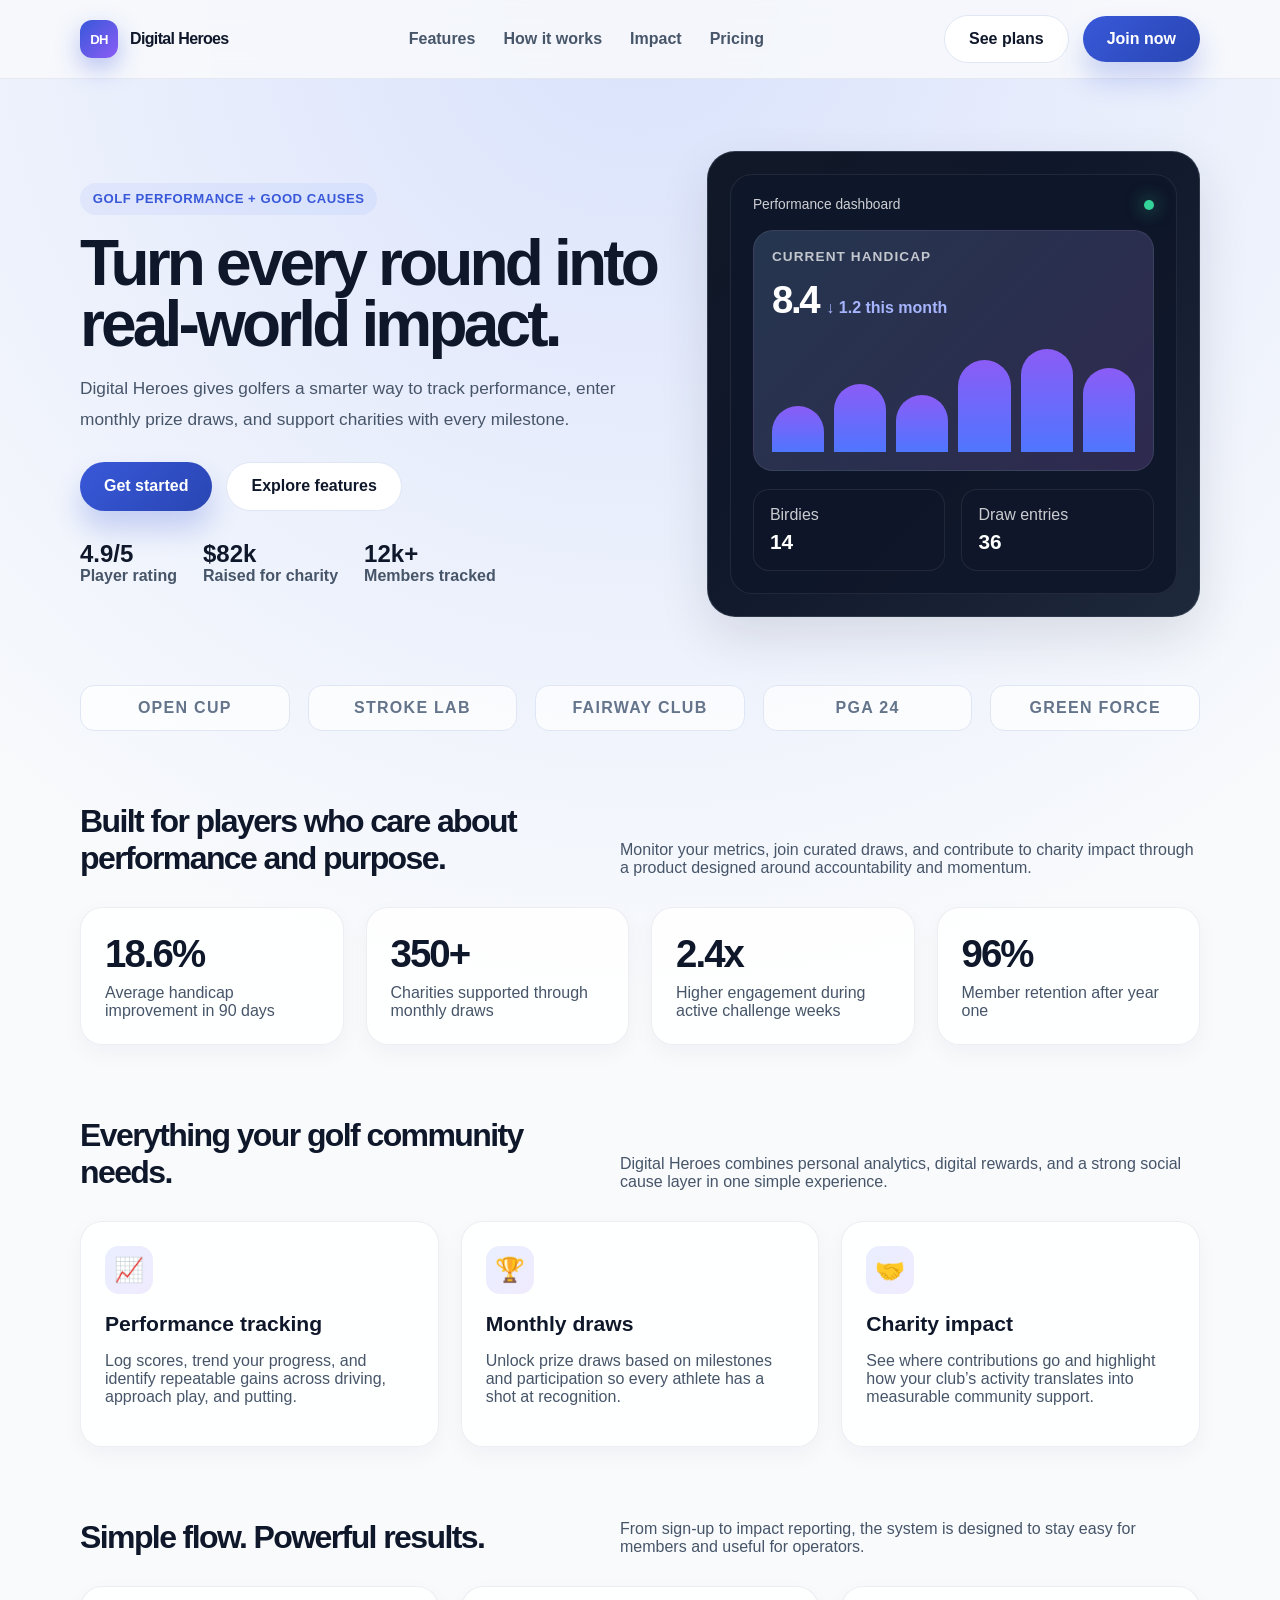
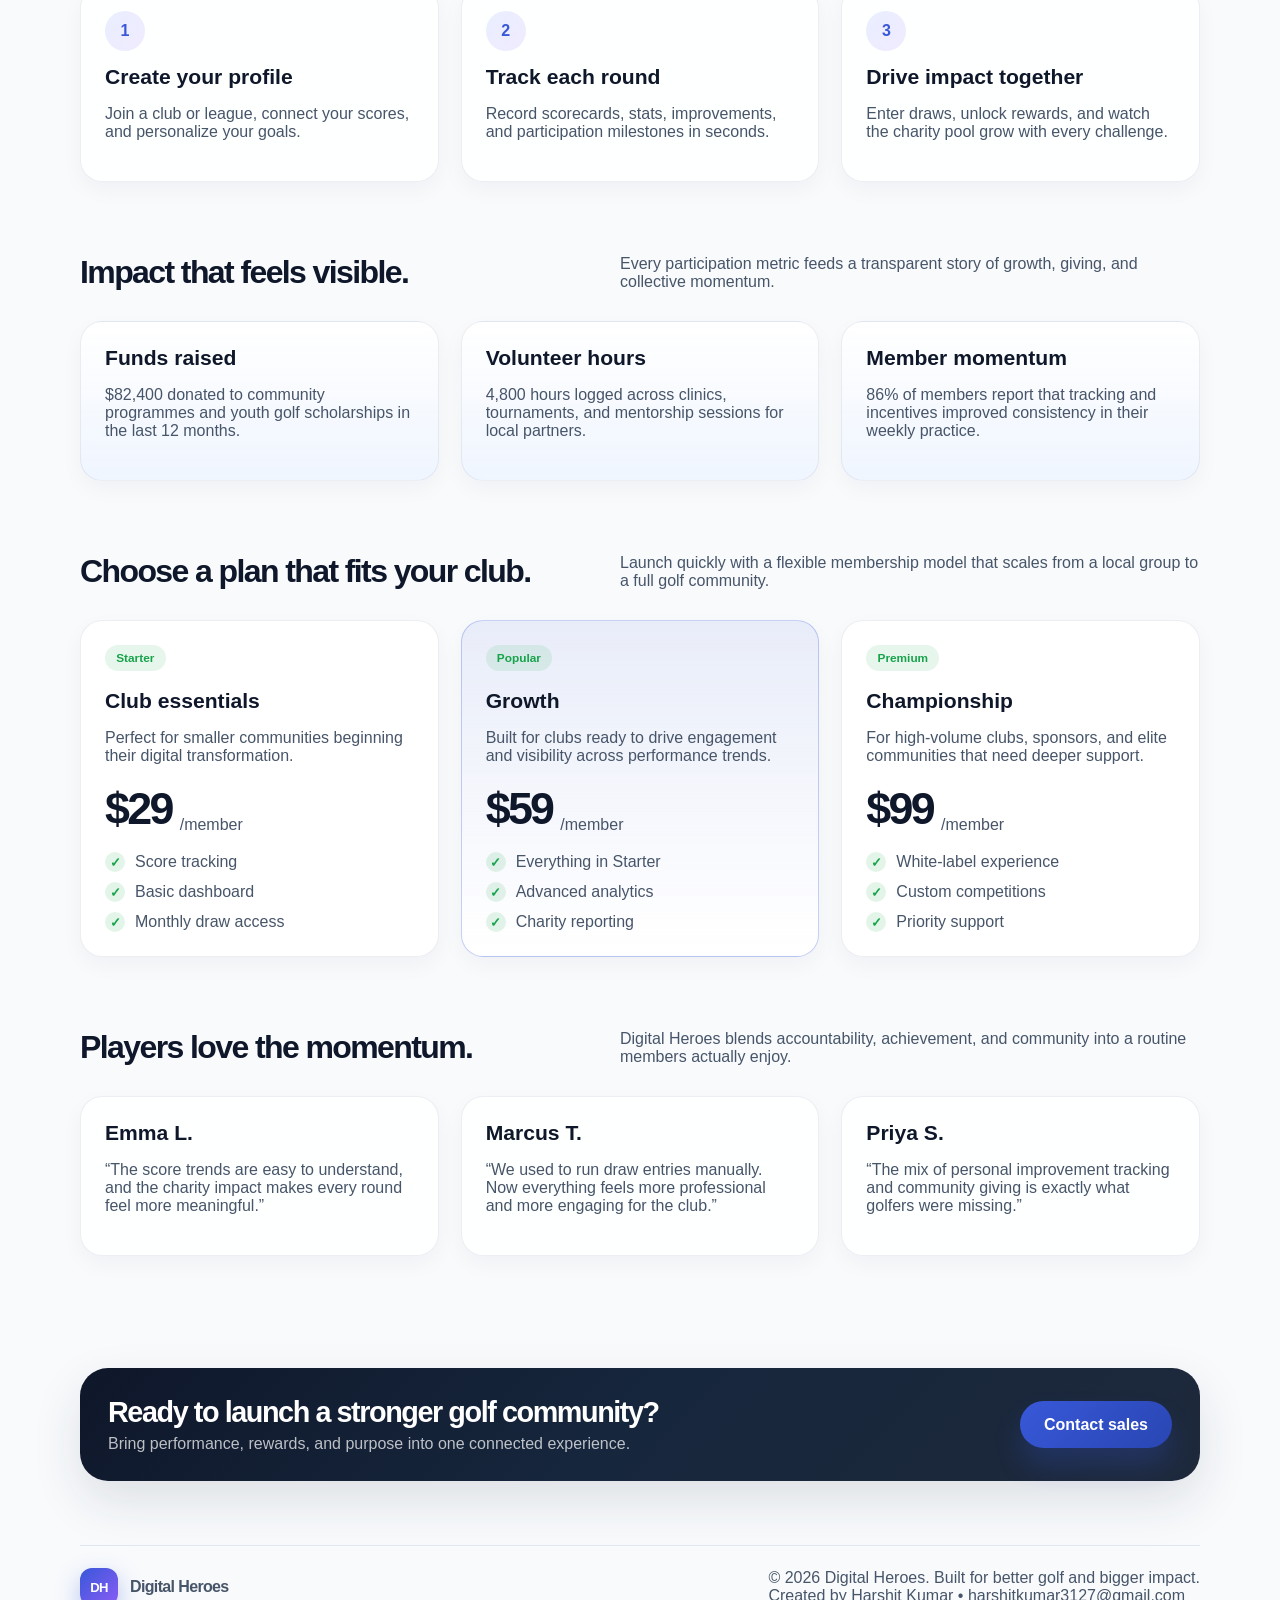
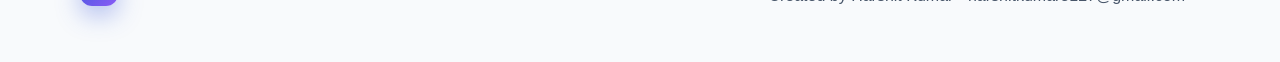
==== index.html @ d78ebaf3 "Publish Digital Heroes landing page" ====
<!DOCTYPE html>
<html lang="en">

<head>
  <meta charset="UTF-8" />
  <meta name="viewport" content="width=device-width, initial-scale=1.0" />
  <meta name="description"
    content="Digital Heroes helps golfers improve performance while supporting charitable causes through monthly draws and impact reporting." />
  <title>Digital Heroes</title>
  <style>
    :root {
      --bg: #f8fafc;
      --surface: #ffffff;
      --surface-alt: #eef4ff;
      --primary: #3858d9;
      --primary-strong: #2946b2;
      --secondary: #8b5cf6;
      --text: #0f172a;
      --muted: #475569;
      --line: #dfe7f5;
      --success: #16a34a;
      --warning: #f59e0b;
      --shadow: 0 20px 50px rgba(31, 41, 55, 0.12);
    }

    * {
      box-sizing: border-box;
    }

    html {
      scroll-behavior: smooth;
    }

    body {
      margin: 0;
      font-family: Inter, "Segoe UI", sans-serif;
      background: radial-gradient(circle at top, rgba(79, 118, 255, 0.18), transparent 30%), var(--bg);
      color: var(--text);
    }

    a {
      text-decoration: none;
      color: inherit;
    }

    img {
      max-width: 100%;
      display: block;
    }

    button {
      font: inherit;
    }

    .container {
      width: min(1120px, calc(100% - 32px));
      margin: 0 auto;
    }

    .site-header {
      position: sticky;
      top: 0;
      z-index: 50;
      background: rgba(248, 250, 252, 0.85);
      backdrop-filter: blur(12px);
      border-bottom: 1px solid rgba(148, 163, 184, 0.18);
    }

    .nav {
      display: flex;
      align-items: center;
      justify-content: space-between;
      min-height: 78px;
      gap: 20px;
    }

    .brand {
      display: inline-flex;
      align-items: center;
      gap: 12px;
      font-weight: 800;
      letter-spacing: -0.04em;
    }

    .brand-mark {
      display: grid;
      place-items: center;
      width: 38px;
      height: 38px;
      border-radius: 12px;
      background: linear-gradient(135deg, var(--primary), var(--secondary));
      color: white;
      font-size: 0.82rem;
      box-shadow: 0 10px 24px rgba(56, 88, 217, 0.35);
    }

    .nav-links {
      display: flex;
      align-items: center;
      gap: 28px;
      color: var(--muted);
      font-weight: 600;
    }

    .nav-links a:hover {
      color: var(--primary);
    }

    .nav-actions {
      display: flex;
      align-items: center;
      gap: 14px;
    }

    .btn {
      display: inline-flex;
      align-items: center;
      justify-content: center;
      gap: 10px;
      border: 0;
      border-radius: 999px;
      padding: 0.9rem 1.5rem;
      font-weight: 700;
      cursor: pointer;
      transition: transform 0.2s ease, box-shadow 0.2s ease;
    }

    .btn:hover {
      transform: translateY(-1px);
    }

    .btn-primary {
      background: linear-gradient(135deg, var(--primary), var(--primary-strong));
      color: white;
      box-shadow: 0 18px 28px rgba(56, 88, 217, 0.24);
    }

    .btn-secondary {
      background: white;
      color: var(--text);
      border: 1px solid var(--line);
    }

    .nav-toggle {
      display: none;
      border: 1px solid var(--line);
      background: white;
      width: 44px;
      height: 44px;
      border-radius: 12px;
      font-size: 1.4rem;
      cursor: pointer;
    }

    .nav-links.is-open {
      display: flex;
    }

    .hero {
      padding: 72px 0 24px;
    }

    .hero-grid {
      display: grid;
      grid-template-columns: 1.08fr 0.92fr;
      align-items: center;
      gap: 48px;
    }

    .eyebrow {
      display: inline-flex;
      align-items: center;
      gap: 8px;
      padding: 0.52rem 0.8rem;
      border-radius: 999px;
      background: rgba(79, 118, 255, 0.08);
      color: var(--primary);
      font-weight: 700;
      font-size: 0.82rem;
      letter-spacing: 0.04em;
      text-transform: uppercase;
    }

    h1 {
      margin: 18px 0 18px;
      font-size: clamp(2.8rem, 5vw, 5rem);
      line-height: 0.96;
      letter-spacing: -0.06em;
    }

    .hero-copy p {
      margin: 0;
      max-width: 600px;
      font-size: 1.08rem;
      line-height: 1.75;
      color: var(--muted);
    }

    .hero-actions {
      display: flex;
      flex-wrap: wrap;
      gap: 14px;
      margin-top: 28px;
    }

    .hero-meta {
      display: flex;
      flex-wrap: wrap;
      gap: 26px;
      margin-top: 30px;
      color: var(--muted);
      font-weight: 600;
    }

    .hero-meta strong {
      display: block;
      color: var(--text);
      font-size: 1.5rem;
      line-height: 1.1;
    }

    .hero-card {
      position: relative;
      background: linear-gradient(135deg, #111827 0%, #0f172a 38%, #1e293b 100%);
      border-radius: 28px;
      padding: 22px;
      box-shadow: var(--shadow);
      border: 1px solid rgba(148, 163, 184, 0.22);
    }

    .dashboard-card {
      position: relative;
      background: rgba(15, 23, 42, 0.9);
      border: 1px solid rgba(255, 255, 255, 0.08);
      border-radius: 22px;
      padding: 22px;
      overflow: hidden;
    }

    .status-row {
      display: flex;
      align-items: center;
      justify-content: space-between;
      margin-bottom: 18px;
      color: rgba(255, 255, 255, 0.8);
      font-size: 0.86rem;
    }

    .live-dot {
      width: 10px;
      height: 10px;
      border-radius: 50%;
      background: #34d399;
      box-shadow: 0 0 18px rgba(52, 211, 153, 0.8);
    }

    .score-box {
      background: linear-gradient(135deg, rgba(147, 197, 253, 0.18), rgba(192, 132, 252, 0.18));
      border: 1px solid rgba(255, 255, 255, 0.08);
      border-radius: 20px;
      padding: 18px;
    }

    .score-box h3 {
      margin: 0 0 14px;
      color: rgba(255, 255, 255, 0.72);
      font-size: 0.85rem;
      letter-spacing: 0.08em;
      text-transform: uppercase;
    }

    .score-value {
      display: flex;
      align-items: baseline;
      gap: 8px;
      margin-bottom: 18px;
    }

    .score-value strong {
      font-size: clamp(2.2rem, 3vw, 3.2rem);
      color: white;
      letter-spacing: -0.06em;
    }

    .score-value span {
      color: #a5b4fc;
      font-weight: 700;
    }

    .bars {
      display: flex;
      align-items: end;
      gap: 10px;
      height: 110px;
      margin-top: 20px;
    }

    .bars span {
      display: block;
      width: 100%;
      background: linear-gradient(180deg, #8b5cf6 0%, #4f76ff 100%);
      border-radius: 999px 999px 0 0;
    }

    .bars span:nth-child(1) {
      height: 42%;
    }

    .bars span:nth-child(2) {
      height: 62%;
    }

    .bars span:nth-child(3) {
      height: 52%;
    }

    .bars span:nth-child(4) {
      height: 84%;
    }

    .bars span:nth-child(5) {
      height: 94%;
    }

    .bars span:nth-child(6) {
      height: 76%;
    }

    .mini-panel {
      display: grid;
      grid-template-columns: 1fr 1fr;
      gap: 16px;
      margin-top: 18px;
    }

    .mini-stat {
      background: rgba(15, 23, 42, 0.6);
      border: 1px solid rgba(255, 255, 255, 0.08);
      border-radius: 16px;
      padding: 16px;
      color: rgba(255, 255, 255, 0.78);
    }

    .mini-stat strong {
      display: block;
      margin-top: 6px;
      font-size: 1.3rem;
      color: white;
    }

    section {
      padding: 36px 0;
    }

    .section-heading {
      display: flex;
      align-items: end;
      justify-content: space-between;
      gap: 18px;
      margin-bottom: 30px;
    }

    .section-heading h2 {
      margin: 0;
      font-size: clamp(2rem, 2vw, 2.7rem);
      letter-spacing: -0.05em;
    }

    .section-heading p {
      margin: 0;
      max-width: 580px;
      color: var(--muted);
    }

    .logos {
      display: grid;
      grid-template-columns: repeat(5, minmax(120px, 1fr));
      gap: 18px;
      margin-top: 8px;
    }

    .logo-pill {
      display: grid;
      place-items: center;
      padding: 0.8rem 1rem;
      background: rgba(255, 255, 255, 0.72);
      border: 1px solid var(--line);
      border-radius: 14px;
      color: #64748b;
      font-weight: 700;
      letter-spacing: 0.08em;
      text-transform: uppercase;
    }

    .stat-grid,
    .feature-grid,
    .steps-grid,
    .impact-grid,
    .pricing-grid,
    .testimonial-grid {
      display: grid;
      gap: 22px;
    }

    .stat-grid {
      grid-template-columns: repeat(4, minmax(0, 1fr));
    }

    .feature-grid {
      grid-template-columns: repeat(3, minmax(0, 1fr));
    }

    .steps-grid {
      grid-template-columns: repeat(3, minmax(0, 1fr));
    }

    .impact-grid {
      grid-template-columns: repeat(3, minmax(0, 1fr));
    }

    .pricing-grid {
      grid-template-columns: repeat(3, minmax(0, 1fr));
    }

    .testimonial-grid {
      grid-template-columns: repeat(3, minmax(0, 1fr));
    }

    .card {
      background: rgba(255, 255, 255, 0.84);
      border: 1px solid rgba(148, 163, 184, 0.18);
      border-radius: 22px;
      padding: 24px;
      box-shadow: 0 8px 22px rgba(15, 23, 42, 0.04);
    }

    .stat-card strong {
      display: block;
      font-size: clamp(2rem, 3vw, 2.8rem);
      letter-spacing: -0.05em;
      margin-bottom: 8px;
    }

    .stat-card span,
    .feature-card p,
    .step-card p,
    .impact-card p,
    .price-card p,
    .testimonial-card p {
      color: var(--muted);
    }

    .icon-box {
      display: inline-grid;
      place-items: center;
      width: 48px;
      height: 48px;
      border-radius: 14px;
      background: linear-gradient(135deg, rgba(79, 118, 255, 0.12), rgba(139, 92, 246, 0.12));
      color: var(--primary);
      font-size: 1.5rem;
      margin-bottom: 18px;
    }

    .feature-card h3,
    .step-card h3,
    .impact-card h3,
    .price-card h3,
    .testimonial-card h3 {
      margin: 0 0 10px;
      font-size: 1.32rem;
    }

    .step-number {
      display: inline-flex;
      align-items: center;
      justify-content: center;
      width: 40px;
      height: 40px;
      border-radius: 50%;
      margin-bottom: 14px;
      background: linear-gradient(135deg, rgba(79, 118, 255, 0.12), rgba(139, 92, 246, 0.12));
      color: var(--primary);
      font-weight: 800;
    }

    .impact-card {
      background: linear-gradient(180deg, rgba(255, 255, 255, 0.9), rgba(238, 244, 255, 0.85));
    }

    .price-card {
      position: relative;
      background: white;
    }

    .price-card.featured {
      background: linear-gradient(180deg, rgba(56, 88, 217, 0.08), rgba(255, 255, 255, 1));
      border-color: rgba(56, 88, 217, 0.28);
    }

    .tag {
      display: inline-flex;
      align-items: center;
      padding: 0.4rem 0.7rem;
      border-radius: 999px;
      background: rgba(22, 163, 74, 0.1);
      color: var(--success);
      font-size: 0.74rem;
      font-weight: 700;
      margin-bottom: 18px;
    }

    .price {
      display: flex;
      align-items: end;
      gap: 8px;
      margin: 18px 0;
    }

    .price strong {
      font-size: 2.8rem;
      letter-spacing: -0.06em;
    }

    .price span {
      color: var(--muted);
    }

    .features-list,
    .check-list {
      display: grid;
      gap: 10px;
      list-style: none;
      padding: 0;
      margin: 18px 0 0;
      color: var(--muted);
    }

    .features-list li,
    .check-list li {
      display: flex;
      align-items: center;
      gap: 10px;
    }

    .features-list li::before,
    .check-list li::before {
      content: "✓";
      display: inline-grid;
      place-items: center;
      width: 20px;
      height: 20px;
      border-radius: 50%;
      background: rgba(22, 163, 74, 0.12);
      color: var(--success);
      font-size: 0.8rem;
      font-weight: 800;
    }

    .cta-band {
      margin-top: 40px;
      padding: 28px;
      border-radius: 28px;
      background: linear-gradient(135deg, #0f172a, #16263c 48%, #1e293b);
      color: white;
      display: flex;
      align-items: center;
      justify-content: space-between;
      gap: 18px;
      box-shadow: var(--shadow);
    }

    .cta-band h3 {
      margin: 0 0 6px;
      font-size: clamp(1.8rem, 2vw, 2.5rem);
      letter-spacing: -0.05em;
    }

    .cta-band p {
      margin: 0;
      color: rgba(255, 255, 255, 0.72);
    }

    .site-footer {
      padding: 28px 0 56px;
      color: var(--muted);
    }

    .footer-wrap {
      display: flex;
      align-items: center;
      justify-content: space-between;
      gap: 18px;
      padding-top: 22px;
      border-top: 1px solid var(--line);
    }

    @media (max-width: 900px) {

      .hero-grid,
      .feature-grid,
      .pricing-grid,
      .testimonial-grid,
      .impact-grid,
      .steps-grid,
      .stat-grid {
        grid-template-columns: 1fr 1fr;
      }

      .hero-grid {
        grid-template-columns: 1fr;
      }
    }

    @media (max-width: 700px) {

      .nav-links {
        display: none;
      }

      .nav-links.is-open {
        position: absolute;
        top: 78px;
        left: 16px;
        right: 16px;
        display: flex;
        flex-direction: column;
        align-items: flex-start;
        background: white;
        border: 1px solid #dfe7f5;
        border-radius: 16px;
        padding: 16px;
        box-shadow: 0 12px 28px rgba(15, 23, 42, 0.08);
      }

      .nav-actions .btn-secondary {
        display: none;
      }

      .nav-toggle {
        display: inline-grid;
        place-items: center;
      }

      .logos,
      .feature-grid,
      .pricing-grid,
      .testimonial-grid,
      .impact-grid,
      .steps-grid,
      .stat-grid {
        grid-template-columns: 1fr;
      }

      .section-heading,
      .cta-band,
      .footer-wrap {
        flex-direction: column;
        align-items: flex-start;
      }

      .cta-band {
        padding: 22px 18px;
      }
    }
  </style>
</head>

<body>
  <header class="site-header">
    <div class="container nav">
      <a class="brand" href="#top" aria-label="Digital Heroes home">
        <span class="brand-mark">DH</span>
        <span>Digital Heroes</span>
      </a>

      <nav class="nav-links" aria-label="Main navigation">
        <a href="#features">Features</a>
        <a href="#how-it-works">How it works</a>
        <a href="#impact">Impact</a>
        <a href="#pricing">Pricing</a>
      </nav>

      <div class="nav-actions">
        <a class="btn btn-secondary" href="#pricing">See plans</a>
        <a class="btn btn-primary" href="#join">Join now</a>
        <button class="nav-toggle" aria-label="Toggle navigation">☰</button>
      </div>
    </div>
  </header>

  <main id="top">
    <section class="hero">
      <div class="container hero-grid">
        <div class="hero-copy">
          <span class="eyebrow">Golf performance + good causes</span>
          <h1>Turn every round into real-world impact.</h1>
          <p>
            Digital Heroes gives golfers a smarter way to track performance,
            enter monthly prize draws, and support charities with every milestone.
          </p>

          <div class="hero-actions">
            <a class="btn btn-primary" href="#join">Get started</a>
            <a class="btn btn-secondary" href="#features">Explore features</a>
          </div>

          <div class="hero-meta">
            <div>
              <strong>4.9/5</strong>
              <span>Player rating</span>
            </div>
            <div>
              <strong>$82k</strong>
              <span>Raised for charity</span>
            </div>
            <div>
              <strong>12k+</strong>
              <span>Members tracked</span>
            </div>
          </div>
        </div>

        <div class="hero-card" aria-label="Performance dashboard preview">
          <div class="dashboard-card">
            <div class="status-row">
              <span>Performance dashboard</span>
              <span class="live-dot" aria-hidden="true"></span>
            </div>

            <div class="score-box">
              <h3>Current handicap</h3>
              <div class="score-value">
                <strong>8.4</strong>
                <span>↓ 1.2 this month</span>
              </div>

              <div class="bars" aria-label="Performance graph">
                <span></span>
                <span></span>
                <span></span>
                <span></span>
                <span></span>
                <span></span>
              </div>
            </div>

            <div class="mini-panel">
              <div class="mini-stat">
                <span>Birdies</span>
                <strong>14</strong>
              </div>
              <div class="mini-stat">
                <span>Draw entries</span>
                <strong>36</strong>
              </div>
            </div>
          </div>
        </div>
      </div>
    </section>

    <section aria-label="Trusted by leading golf communities">
      <div class="container">
        <div class="logos">
          <div class="logo-pill">Open Cup</div>
          <div class="logo-pill">Stroke Lab</div>
          <div class="logo-pill">Fairway Club</div>
          <div class="logo-pill">PGA 24</div>
          <div class="logo-pill">Green Force</div>
        </div>
      </div>
    </section>

    <section>
      <div class="container">
        <div class="section-heading">
          <h2>Built for players who care about performance and purpose.</h2>
          <p>
            Monitor your metrics, join curated draws, and contribute to charity impact through a product designed around
            accountability and momentum.
          </p>
        </div>

        <div class="stat-grid">
          <div class="card stat-card">
            <strong>18.6%</strong>
            <span>Average handicap improvement in 90 days</span>
          </div>
          <div class="card stat-card">
            <strong>350+</strong>
            <span>Charities supported through monthly draws</span>
          </div>
          <div class="card stat-card">
            <strong>2.4x</strong>
            <span>Higher engagement during active challenge weeks</span>
          </div>
          <div class="card stat-card">
            <strong>96%</strong>
            <span>Member retention after year one</span>
          </div>
        </div>
      </div>
    </section>

    <section id="features">
      <div class="container">
        <div class="section-heading">
          <h2>Everything your golf community needs.</h2>
          <p>
            Digital Heroes combines personal analytics, digital rewards, and a strong social cause layer in one simple
            experience.
          </p>
        </div>

        <div class="feature-grid">
          <article class="card feature-card">
            <div class="icon-box">📈</div>
            <h3>Performance tracking</h3>
            <p>Log scores, trend your progress, and identify repeatable gains across driving, approach play, and
              putting.</p>
          </article>

          <article class="card feature-card">
            <div class="icon-box">🏆</div>
            <h3>Monthly draws</h3>
            <p>Unlock prize draws based on milestones and participation so every athlete has a shot at recognition.</p>
          </article>

          <article class="card feature-card">
            <div class="icon-box">🤝</div>
            <h3>Charity impact</h3>
            <p>See where contributions go and highlight how your club’s activity translates into measurable community
              support.</p>
          </article>
        </div>
      </div>
    </section>

    <section id="how-it-works">
      <div class="container">
        <div class="section-heading">
          <h2>Simple flow. Powerful results.</h2>
          <p>From sign-up to impact reporting, the system is designed to stay easy for members and useful for operators.
          </p>
        </div>

        <div class="steps-grid">
          <div class="card step-card">
            <div class="step-number">1</div>
            <h3>Create your profile</h3>
            <p>Join a club or league, connect your scores, and personalize your goals.</p>
          </div>
          <div class="card step-card">
            <div class="step-number">2</div>
            <h3>Track each round</h3>
            <p>Record scorecards, stats, improvements, and participation milestones in seconds.</p>
          </div>
          <div class="card step-card">
            <div class="step-number">3</div>
            <h3>Drive impact together</h3>
            <p>Enter draws, unlock rewards, and watch the charity pool grow with every challenge.</p>
          </div>
        </div>
      </div>
    </section>

    <section id="impact">
      <div class="container">
        <div class="section-heading">
          <h2>Impact that feels visible.</h2>
          <p>Every participation metric feeds a transparent story of growth, giving, and collective momentum.</p>
        </div>

        <div class="impact-grid">
          <div class="card impact-card">
            <h3>Funds raised</h3>
            <p>$82,400 donated to community programmes and youth golf scholarships in the last 12 months.</p>
          </div>
          <div class="card impact-card">
            <h3>Volunteer hours</h3>
            <p>4,800 hours logged across clinics, tournaments, and mentorship sessions for local partners.</p>
          </div>
          <div class="card impact-card">
            <h3>Member momentum</h3>
            <p>86% of members report that tracking and incentives improved consistency in their weekly practice.</p>
          </div>
        </div>
      </div>
    </section>

    <section id="pricing">
      <div class="container">
        <div class="section-heading">
          <h2>Choose a plan that fits your club.</h2>
          <p>Launch quickly with a flexible membership model that scales from a local group to a full golf community.
          </p>
        </div>

        <div class="pricing-grid">
          <div class="card price-card">
            <div class="tag">Starter</div>
            <h3>Club essentials</h3>
            <p>Perfect for smaller communities beginning their digital transformation.</p>
            <div class="price">
              <strong>$29</strong>
              <span>/member</span>
            </div>
            <ul class="features-list">
              <li>Score tracking</li>
              <li>Basic dashboard</li>
              <li>Monthly draw access</li>
            </ul>
          </div>

          <div class="card price-card featured">
            <div class="tag">Popular</div>
            <h3>Growth</h3>
            <p>Built for clubs ready to drive engagement and visibility across performance trends.</p>
            <div class="price">
              <strong>$59</strong>
              <span>/member</span>
            </div>
            <ul class="features-list">
              <li>Everything in Starter</li>
              <li>Advanced analytics</li>
              <li>Charity reporting</li>
            </ul>
          </div>

          <div class="card price-card">
            <div class="tag">Premium</div>
            <h3>Championship</h3>
            <p>For high-volume clubs, sponsors, and elite communities that need deeper support.</p>
            <div class="price">
              <strong>$99</strong>
              <span>/member</span>
            </div>
            <ul class="features-list">
              <li>White-label experience</li>
              <li>Custom competitions</li>
              <li>Priority support</li>
            </ul>
          </div>
        </div>
      </div>
    </section>

    <section aria-label="Member testimonials">
      <div class="container">
        <div class="section-heading">
          <h2>Players love the momentum.</h2>
          <p>Digital Heroes blends accountability, achievement, and community into a routine members actually enjoy.</p>
        </div>

        <div class="testimonial-grid">
          <div class="card testimonial-card">
            <h3>Emma L.</h3>
            <p>“The score trends are easy to understand, and the charity impact makes every round feel more meaningful.”
            </p>
          </div>
          <div class="card testimonial-card">
            <h3>Marcus T.</h3>
            <p>“We used to run draw entries manually. Now everything feels more professional and more engaging for the
              club.”</p>
          </div>
          <div class="card testimonial-card">
            <h3>Priya S.</h3>
            <p>“The mix of personal improvement tracking and community giving is exactly what golfers were missing.”</p>
          </div>
        </div>
      </div>
    </section>

    <section id="join">
      <div class="container">
        <div class="cta-band">
          <div>
            <h3>Ready to launch a stronger golf community?</h3>
            <p>Bring performance, rewards, and purpose into one connected experience.</p>
          </div>
          <a class="btn btn-primary" href="mailto:hello@digitalheroes.app">Contact sales</a>
        </div>
      </div>
    </section>
  </main>

  <footer class="site-footer">
    <div class="container footer-wrap">
      <div class="brand">
        <span class="brand-mark">DH</span>
        <span>Digital Heroes</span>
      </div>
      <div>
        <span>© <span id="year"></span> Digital Heroes. Built for better golf and bigger impact.</span><br />
        <span>Created by Harshit Kumar • <a
            href="mailto:harshitkumar3127@gmail.com">harshitkumar3127@gmail.com</a></span>
      </div>
    </div>
  </footer>

  <script>
    const toggleButton = document.querySelector('.nav-toggle');
    const navLinks = document.querySelector('.nav-links');
    const navActions = document.querySelector('.nav-actions');

    const syncMenuState = (isOpen) => {
      if (!navLinks || !toggleButton) return;

      navLinks.classList.toggle('is-open', isOpen);
      toggleButton.setAttribute('aria-expanded', String(isOpen));

      if (window.innerWidth <= 700) {
        const secondary = navActions ? navActions.querySelector('.btn-secondary') : null;
        if (secondary) {
          secondary.style.display = isOpen ? 'inline-flex' : 'none';
        }
      }
    };

    if (toggleButton && navLinks) {
      toggleButton.setAttribute('aria-expanded', 'false');
      toggleButton.addEventListener('click', () => {
        const isOpen = !navLinks.classList.contains('is-open');
        syncMenuState(isOpen);
      });
    }

    window.addEventListener('resize', () => {
      if (window.innerWidth > 700) {
        navLinks?.classList.remove('is-open');
        toggleButton?.setAttribute('aria-expanded', 'false');
      }
    });

    const yearNode = document.getElementById('year');
    if (yearNode) yearNode.textContent = new Date().getFullYear();
  </script>
</body>

</html>
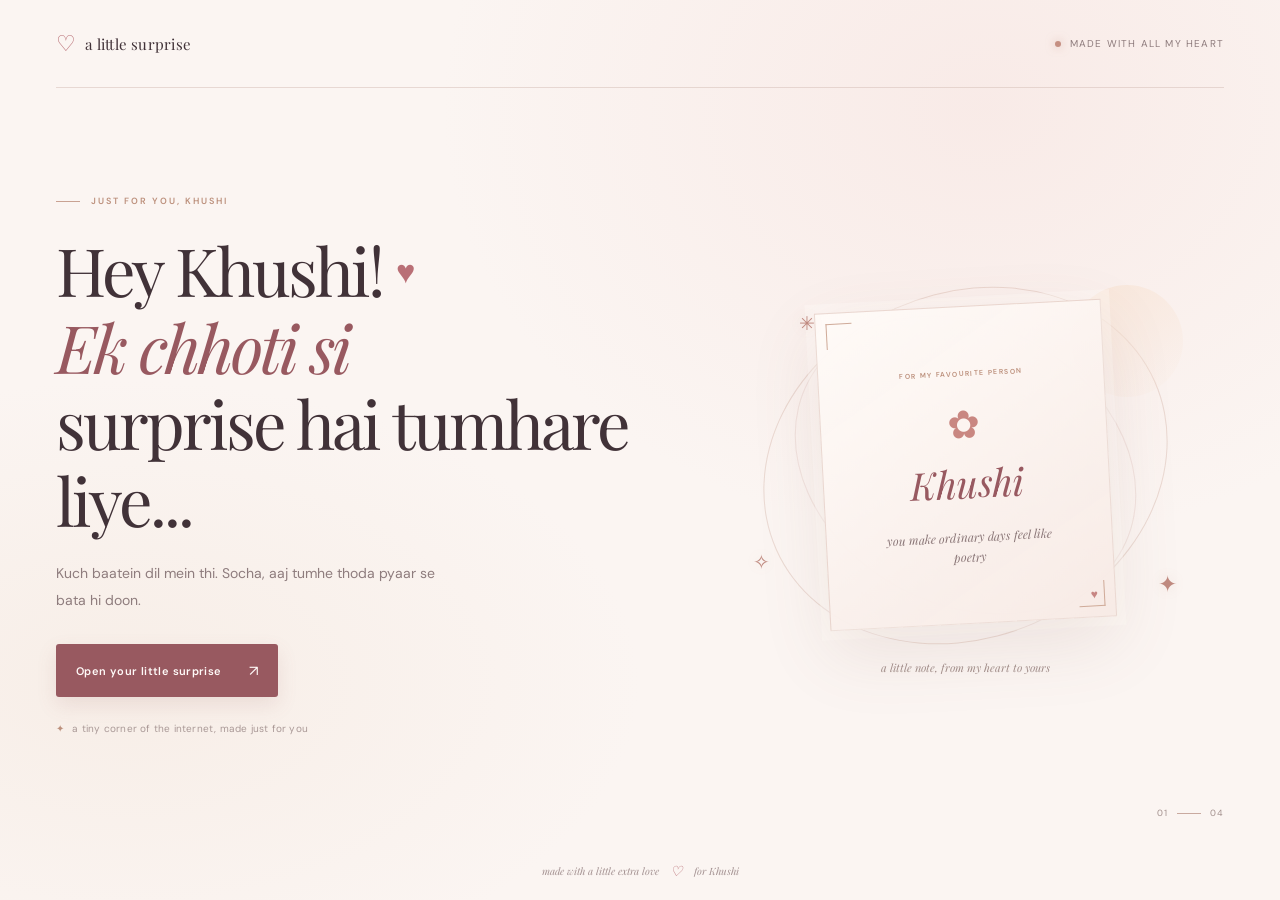
==== commit 1459e492: "Add interactive proposal and celebration screens with photo upload feature - Implement JavaScript fu" ====
--- a/index.html
+++ b/index.html
@@ -1,1041 +1,176 @@
 <!DOCTYPE html>
 <html lang="en">
+  <head>
+    <meta charset="UTF-8" />
+    <meta name="viewport" content="width=device-width, initial-scale=1.0" />
+    <meta
+      name="theme-color"
+      content="#fbf5f2"
+    />
+    <meta
+      name="description"
+      content="A little love-filled surprise, made just for Khushi."
+    />
+    <title>A Little Surprise for Khushi</title>
+    <link rel="preconnect" href="https://fonts.googleapis.com" />
+    <link rel="preconnect" href="https://fonts.gstatic.com" crossorigin />
+    <link
+      href="https://fonts.googleapis.com/css2?family=DM+Sans:wght@400;500;600;700&family=Playfair+Display:ital,wght@0,400;0,500;0,600;1,400;1,500&display=swap"
+      rel="stylesheet"
+    />
+    <link rel="stylesheet" href="style.css" />
+    <script src="script.js" defer></script>
+  </head>
+  <body>
+    <div class="ambient ambient--one" aria-hidden="true"></div>
+    <div class="ambient ambient--two" aria-hidden="true"></div>
+    <div class="page-shell">
+      <header class="site-header">
+        <a class="wordmark" href="#welcome" aria-label="A little surprise for Khushi, welcome">
+          <span class="wordmark__heart" aria-hidden="true">♡</span>
+          <span>a little surprise</span>
+        </a>
+        <div class="header-note">
+          <span class="header-note__dot" aria-hidden="true"></span>
+          made with all my heart
+        </div>
+      </header>
 
-<head>
-  <meta charset="UTF-8" />
-  <meta name="viewport" content="width=device-width, initial-scale=1.0" />
-  <meta name="description"
-    content="Digital Heroes helps golfers improve performance while supporting charitable causes through monthly draws and impact reporting." />
-  <title>Digital Heroes</title>
-  <style>
-    :root {
-      --bg: #f8fafc;
-      --surface: #ffffff;
-      --surface-alt: #eef4ff;
-      --primary: #3858d9;
-      --primary-strong: #2946b2;
-      --secondary: #8b5cf6;
-      --text: #0f172a;
-      --muted: #475569;
-      --line: #dfe7f5;
-      --success: #16a34a;
-      --warning: #f59e0b;
-      --shadow: 0 20px 50px rgba(31, 41, 55, 0.12);
-    }
-
-    * {
-      box-sizing: border-box;
-    }
-
-    html {
-      scroll-behavior: smooth;
-    }
-
-    body {
-      margin: 0;
-      font-family: Inter, "Segoe UI", sans-serif;
-      background: radial-gradient(circle at top, rgba(79, 118, 255, 0.18), transparent 30%), var(--bg);
-      color: var(--text);
-    }
-
-    a {
-      text-decoration: none;
-      color: inherit;
-    }
-
-    img {
-      max-width: 100%;
-      display: block;
-    }
-
-    button {
-      font: inherit;
-    }
-
-    .container {
-      width: min(1120px, calc(100% - 32px));
-      margin: 0 auto;
-    }
-
-    .site-header {
-      position: sticky;
-      top: 0;
-      z-index: 50;
-      background: rgba(248, 250, 252, 0.85);
-      backdrop-filter: blur(12px);
-      border-bottom: 1px solid rgba(148, 163, 184, 0.18);
-    }
-
-    .nav {
-      display: flex;
-      align-items: center;
-      justify-content: space-between;
-      min-height: 78px;
-      gap: 20px;
-    }
-
-    .brand {
-      display: inline-flex;
-      align-items: center;
-      gap: 12px;
-      font-weight: 800;
-      letter-spacing: -0.04em;
-    }
-
-    .brand-mark {
-      display: grid;
-      place-items: center;
-      width: 38px;
-      height: 38px;
-      border-radius: 12px;
-      background: linear-gradient(135deg, var(--primary), var(--secondary));
-      color: white;
-      font-size: 0.82rem;
-      box-shadow: 0 10px 24px rgba(56, 88, 217, 0.35);
-    }
-
-    .nav-links {
-      display: flex;
-      align-items: center;
-      gap: 28px;
-      color: var(--muted);
-      font-weight: 600;
-    }
-
-    .nav-links a:hover {
-      color: var(--primary);
-    }
-
-    .nav-actions {
-      display: flex;
-      align-items: center;
-      gap: 14px;
-    }
-
-    .btn {
-      display: inline-flex;
-      align-items: center;
-      justify-content: center;
-      gap: 10px;
-      border: 0;
-      border-radius: 999px;
-      padding: 0.9rem 1.5rem;
-      font-weight: 700;
-      cursor: pointer;
-      transition: transform 0.2s ease, box-shadow 0.2s ease;
-    }
-
-    .btn:hover {
-      transform: translateY(-1px);
-    }
-
-    .btn-primary {
-      background: linear-gradient(135deg, var(--primary), var(--primary-strong));
-      color: white;
-      box-shadow: 0 18px 28px rgba(56, 88, 217, 0.24);
-    }
-
-    .btn-secondary {
-      background: white;
-      color: var(--text);
-      border: 1px solid var(--line);
-    }
-
-    .nav-toggle {
-      display: none;
-      border: 1px solid var(--line);
-      background: white;
-      width: 44px;
-      height: 44px;
-      border-radius: 12px;
-      font-size: 1.4rem;
-      cursor: pointer;
-    }
-
-    .nav-links.is-open {
-      display: flex;
-    }
-
-    .hero {
-      padding: 72px 0 24px;
-    }
-
-    .hero-grid {
-      display: grid;
-      grid-template-columns: 1.08fr 0.92fr;
-      align-items: center;
-      gap: 48px;
-    }
-
-    .eyebrow {
-      display: inline-flex;
-      align-items: center;
-      gap: 8px;
-      padding: 0.52rem 0.8rem;
-      border-radius: 999px;
-      background: rgba(79, 118, 255, 0.08);
-      color: var(--primary);
-      font-weight: 700;
-      font-size: 0.82rem;
-      letter-spacing: 0.04em;
-      text-transform: uppercase;
-    }
-
-    h1 {
-      margin: 18px 0 18px;
-      font-size: clamp(2.8rem, 5vw, 5rem);
-      line-height: 0.96;
-      letter-spacing: -0.06em;
-    }
-
-    .hero-copy p {
-      margin: 0;
-      max-width: 600px;
-      font-size: 1.08rem;
-      line-height: 1.75;
-      color: var(--muted);
-    }
-
-    .hero-actions {
-      display: flex;
-      flex-wrap: wrap;
-      gap: 14px;
-      margin-top: 28px;
-    }
-
-    .hero-meta {
-      display: flex;
-      flex-wrap: wrap;
-      gap: 26px;
-      margin-top: 30px;
-      color: var(--muted);
-      font-weight: 600;
-    }
-
-    .hero-meta strong {
-      display: block;
-      color: var(--text);
-      font-size: 1.5rem;
-      line-height: 1.1;
-    }
-
-    .hero-card {
-      position: relative;
-      background: linear-gradient(135deg, #111827 0%, #0f172a 38%, #1e293b 100%);
-      border-radius: 28px;
-      padding: 22px;
-      box-shadow: var(--shadow);
-      border: 1px solid rgba(148, 163, 184, 0.22);
-    }
-
-    .dashboard-card {
-      position: relative;
-      background: rgba(15, 23, 42, 0.9);
-      border: 1px solid rgba(255, 255, 255, 0.08);
-      border-radius: 22px;
-      padding: 22px;
-      overflow: hidden;
-    }
-
-    .status-row {
-      display: flex;
-      align-items: center;
-      justify-content: space-between;
-      margin-bottom: 18px;
-      color: rgba(255, 255, 255, 0.8);
-      font-size: 0.86rem;
-    }
-
-    .live-dot {
-      width: 10px;
-      height: 10px;
-      border-radius: 50%;
-      background: #34d399;
-      box-shadow: 0 0 18px rgba(52, 211, 153, 0.8);
-    }
-
-    .score-box {
-      background: linear-gradient(135deg, rgba(147, 197, 253, 0.18), rgba(192, 132, 252, 0.18));
-      border: 1px solid rgba(255, 255, 255, 0.08);
-      border-radius: 20px;
-      padding: 18px;
-    }
-
-    .score-box h3 {
-      margin: 0 0 14px;
-      color: rgba(255, 255, 255, 0.72);
-      font-size: 0.85rem;
-      letter-spacing: 0.08em;
-      text-transform: uppercase;
-    }
-
-    .score-value {
-      display: flex;
-      align-items: baseline;
-      gap: 8px;
-      margin-bottom: 18px;
-    }
-
-    .score-value strong {
-      font-size: clamp(2.2rem, 3vw, 3.2rem);
-      color: white;
-      letter-spacing: -0.06em;
-    }
-
-    .score-value span {
-      color: #a5b4fc;
-      font-weight: 700;
-    }
-
-    .bars {
-      display: flex;
-      align-items: end;
-      gap: 10px;
-      height: 110px;
-      margin-top: 20px;
-    }
-
-    .bars span {
-      display: block;
-      width: 100%;
-      background: linear-gradient(180deg, #8b5cf6 0%, #4f76ff 100%);
-      border-radius: 999px 999px 0 0;
-    }
-
-    .bars span:nth-child(1) {
-      height: 42%;
-    }
-
-    .bars span:nth-child(2) {
-      height: 62%;
-    }
-
-    .bars span:nth-child(3) {
-      height: 52%;
-    }
-
-    .bars span:nth-child(4) {
-      height: 84%;
-    }
-
-    .bars span:nth-child(5) {
-      height: 94%;
-    }
-
-    .bars span:nth-child(6) {
-      height: 76%;
-    }
-
-    .mini-panel {
-      display: grid;
-      grid-template-columns: 1fr 1fr;
-      gap: 16px;
-      margin-top: 18px;
-    }
-
-    .mini-stat {
-      background: rgba(15, 23, 42, 0.6);
-      border: 1px solid rgba(255, 255, 255, 0.08);
-      border-radius: 16px;
-      padding: 16px;
-      color: rgba(255, 255, 255, 0.78);
-    }
-
-    .mini-stat strong {
-      display: block;
-      margin-top: 6px;
-      font-size: 1.3rem;
-      color: white;
-    }
-
-    section {
-      padding: 36px 0;
-    }
-
-    .section-heading {
-      display: flex;
-      align-items: end;
-      justify-content: space-between;
-      gap: 18px;
-      margin-bottom: 30px;
-    }
-
-    .section-heading h2 {
-      margin: 0;
-      font-size: clamp(2rem, 2vw, 2.7rem);
-      letter-spacing: -0.05em;
-    }
-
-    .section-heading p {
-      margin: 0;
-      max-width: 580px;
-      color: var(--muted);
-    }
-
-    .logos {
-      display: grid;
-      grid-template-columns: repeat(5, minmax(120px, 1fr));
-      gap: 18px;
-      margin-top: 8px;
-    }
-
-    .logo-pill {
-      display: grid;
-      place-items: center;
-      padding: 0.8rem 1rem;
-      background: rgba(255, 255, 255, 0.72);
-      border: 1px solid var(--line);
-      border-radius: 14px;
-      color: #64748b;
-      font-weight: 700;
-      letter-spacing: 0.08em;
-      text-transform: uppercase;
-    }
-
-    .stat-grid,
-    .feature-grid,
-    .steps-grid,
-    .impact-grid,
-    .pricing-grid,
-    .testimonial-grid {
-      display: grid;
-      gap: 22px;
-    }
-
-    .stat-grid {
-      grid-template-columns: repeat(4, minmax(0, 1fr));
-    }
-
-    .feature-grid {
-      grid-template-columns: repeat(3, minmax(0, 1fr));
-    }
-
-    .steps-grid {
-      grid-template-columns: repeat(3, minmax(0, 1fr));
-    }
-
-    .impact-grid {
-      grid-template-columns: repeat(3, minmax(0, 1fr));
-    }
-
-    .pricing-grid {
-      grid-template-columns: repeat(3, minmax(0, 1fr));
-    }
-
-    .testimonial-grid {
-      grid-template-columns: repeat(3, minmax(0, 1fr));
-    }
-
-    .card {
-      background: rgba(255, 255, 255, 0.84);
-      border: 1px solid rgba(148, 163, 184, 0.18);
-      border-radius: 22px;
-      padding: 24px;
-      box-shadow: 0 8px 22px rgba(15, 23, 42, 0.04);
-    }
-
-    .stat-card strong {
-      display: block;
-      font-size: clamp(2rem, 3vw, 2.8rem);
-      letter-spacing: -0.05em;
-      margin-bottom: 8px;
-    }
-
-    .stat-card span,
-    .feature-card p,
-    .step-card p,
-    .impact-card p,
-    .price-card p,
-    .testimonial-card p {
-      color: var(--muted);
-    }
-
-    .icon-box {
-      display: inline-grid;
-      place-items: center;
-      width: 48px;
-      height: 48px;
-      border-radius: 14px;
-      background: linear-gradient(135deg, rgba(79, 118, 255, 0.12), rgba(139, 92, 246, 0.12));
-      color: var(--primary);
-      font-size: 1.5rem;
-      margin-bottom: 18px;
-    }
-
-    .feature-card h3,
-    .step-card h3,
-    .impact-card h3,
-    .price-card h3,
-    .testimonial-card h3 {
-      margin: 0 0 10px;
-      font-size: 1.32rem;
-    }
-
-    .step-number {
-      display: inline-flex;
-      align-items: center;
-      justify-content: center;
-      width: 40px;
-      height: 40px;
-      border-radius: 50%;
-      margin-bottom: 14px;
-      background: linear-gradient(135deg, rgba(79, 118, 255, 0.12), rgba(139, 92, 246, 0.12));
-      color: var(--primary);
-      font-weight: 800;
-    }
-
-    .impact-card {
-      background: linear-gradient(180deg, rgba(255, 255, 255, 0.9), rgba(238, 244, 255, 0.85));
-    }
-
-    .price-card {
-      position: relative;
-      background: white;
-    }
-
-    .price-card.featured {
-      background: linear-gradient(180deg, rgba(56, 88, 217, 0.08), rgba(255, 255, 255, 1));
-      border-color: rgba(56, 88, 217, 0.28);
-    }
-
-    .tag {
-      display: inline-flex;
-      align-items: center;
-      padding: 0.4rem 0.7rem;
-      border-radius: 999px;
-      background: rgba(22, 163, 74, 0.1);
-      color: var(--success);
-      font-size: 0.74rem;
-      font-weight: 700;
-      margin-bottom: 18px;
-    }
-
-    .price {
-      display: flex;
-      align-items: end;
-      gap: 8px;
-      margin: 18px 0;
-    }
-
-    .price strong {
-      font-size: 2.8rem;
-      letter-spacing: -0.06em;
-    }
-
-    .price span {
-      color: var(--muted);
-    }
-
-    .features-list,
-    .check-list {
-      display: grid;
-      gap: 10px;
-      list-style: none;
-      padding: 0;
-      margin: 18px 0 0;
-      color: var(--muted);
-    }
-
-    .features-list li,
-    .check-list li {
-      display: flex;
-      align-items: center;
-      gap: 10px;
-    }
-
-    .features-list li::before,
-    .check-list li::before {
-      content: "✓";
-      display: inline-grid;
-      place-items: center;
-      width: 20px;
-      height: 20px;
-      border-radius: 50%;
-      background: rgba(22, 163, 74, 0.12);
-      color: var(--success);
-      font-size: 0.8rem;
-      font-weight: 800;
-    }
-
-    .cta-band {
-      margin-top: 40px;
-      padding: 28px;
-      border-radius: 28px;
-      background: linear-gradient(135deg, #0f172a, #16263c 48%, #1e293b);
-      color: white;
-      display: flex;
-      align-items: center;
-      justify-content: space-between;
-      gap: 18px;
-      box-shadow: var(--shadow);
-    }
-
-    .cta-band h3 {
-      margin: 0 0 6px;
-      font-size: clamp(1.8rem, 2vw, 2.5rem);
-      letter-spacing: -0.05em;
-    }
-
-    .cta-band p {
-      margin: 0;
-      color: rgba(255, 255, 255, 0.72);
-    }
-
-    .site-footer {
-      padding: 28px 0 56px;
-      color: var(--muted);
-    }
-
-    .footer-wrap {
-      display: flex;
-      align-items: center;
-      justify-content: space-between;
-      gap: 18px;
-      padding-top: 22px;
-      border-top: 1px solid var(--line);
-    }
-
-    @media (max-width: 900px) {
-
-      .hero-grid,
-      .feature-grid,
-      .pricing-grid,
-      .testimonial-grid,
-      .impact-grid,
-      .steps-grid,
-      .stat-grid {
-        grid-template-columns: 1fr 1fr;
-      }
-
-      .hero-grid {
-        grid-template-columns: 1fr;
-      }
-    }
-
-    @media (max-width: 700px) {
-
-      .nav-links {
-        display: none;
-      }
-
-      .nav-links.is-open {
-        position: absolute;
-        top: 78px;
-        left: 16px;
-        right: 16px;
-        display: flex;
-        flex-direction: column;
-        align-items: flex-start;
-        background: white;
-        border: 1px solid #dfe7f5;
-        border-radius: 16px;
-        padding: 16px;
-        box-shadow: 0 12px 28px rgba(15, 23, 42, 0.08);
-      }
-
-      .nav-actions .btn-secondary {
-        display: none;
-      }
-
-      .nav-toggle {
-        display: inline-grid;
-        place-items: center;
-      }
-
-      .logos,
-      .feature-grid,
-      .pricing-grid,
-      .testimonial-grid,
-      .impact-grid,
-      .steps-grid,
-      .stat-grid {
-        grid-template-columns: 1fr;
-      }
-
-      .section-heading,
-      .cta-band,
-      .footer-wrap {
-        flex-direction: column;
-        align-items: flex-start;
-      }
-
-      .cta-band {
-        padding: 22px 18px;
-      }
-    }
-  </style>
-</head>
-
-<body>
-  <header class="site-header">
-    <div class="container nav">
-      <a class="brand" href="#top" aria-label="Digital Heroes home">
-        <span class="brand-mark">DH</span>
-        <span>Digital Heroes</span>
-      </a>
-
-      <nav class="nav-links" aria-label="Main navigation">
-        <a href="#features">Features</a>
-        <a href="#how-it-works">How it works</a>
-        <a href="#impact">Impact</a>
-        <a href="#pricing">Pricing</a>
-      </nav>
-
-      <div class="nav-actions">
-        <a class="btn btn-secondary" href="#pricing">See plans</a>
-        <a class="btn btn-primary" href="#join">Join now</a>
-        <button class="nav-toggle" aria-label="Toggle navigation">☰</button>
-      </div>
-    </div>
-  </header>
-
-  <main id="top">
-    <section class="hero">
-      <div class="container hero-grid">
-        <div class="hero-copy">
-          <span class="eyebrow">Golf performance + good causes</span>
-          <h1>Turn every round into real-world impact.</h1>
-          <p>
-            Digital Heroes gives golfers a smarter way to track performance,
-            enter monthly prize draws, and support charities with every milestone.
-          </p>
-
-          <div class="hero-actions">
-            <a class="btn btn-primary" href="#join">Get started</a>
-            <a class="btn btn-secondary" href="#features">Explore features</a>
+      <main>
+        <section class="screen screen--active welcome-screen" id="welcome" aria-labelledby="welcome-title">
+          <div class="welcome-copy">
+            <p class="eyebrow"><span class="eyebrow__line"></span> just for you, Khushi</p>
+            <h1 id="welcome-title">Hey Khushi! <span class="title-heart" aria-hidden="true">♥</span><br /><em>Ek chhoti si</em><br />surprise hai tumhare liye...</h1>
+            <p class="welcome-copy__text">Kuch baatein dil mein thi. Socha, aaj tumhe thoda pyaar se bata hi doon.</p>
+            <button class="button button--primary" type="button" data-go="photo">
+              <span>Open your little surprise</span>
+              <span class="button__arrow" aria-hidden="true">↗</span>
+            </button>
+            <p class="welcome-copy__aside"><span aria-hidden="true">✦</span> a tiny corner of the internet, made just for you</p>
           </div>
 
-          <div class="hero-meta">
-            <div>
-              <strong>4.9/5</strong>
-              <span>Player rating</span>
+          <div class="welcome-art" aria-hidden="true">
+            <div class="art-orbit art-orbit--outer"></div>
+            <div class="art-orbit art-orbit--inner"></div>
+            <div class="art-sun"></div>
+            <div class="art-card">
+              <span class="art-card__top">FOR MY FAVOURITE PERSON</span>
+              <span class="art-card__flower">✿</span>
+              <span class="art-card__name">Khushi</span>
+              <span class="art-card__bottom">you make ordinary days feel like poetry</span>
+              <span class="art-card__heart">♥</span>
             </div>
-            <div>
-              <strong>$82k</strong>
-              <span>Raised for charity</span>
+            <span class="art-spark art-spark--one">✳</span>
+            <span class="art-spark art-spark--two">✦</span>
+            <span class="art-spark art-spark--three">✧</span>
+            <span class="art-caption">a little note, from my heart to yours</span>
+          </div>
+          <span class="screen-index">01 <span></span> 04</span>
+        </section>
+
+        <section class="screen photo-screen" id="photo" aria-labelledby="photo-title" hidden>
+          <div class="section-heading">
+            <p class="eyebrow"><span class="eyebrow__line"></span> a little memory</p>
+            <h2 id="photo-title">Some people just feel<br /><em>like sunshine.</em></h2>
+            <p class="section-heading__text">And somehow, you make even the simplest moments feel special.</p>
+          </div>
+
+          <div class="photo-layout">
+            <div class="photo-frame">
+              <img
+                class="photo-frame__image"
+                src="assets/portrait-placeholder.svg"
+                alt="A soft illustrated placeholder for a favourite photo of Khushi"
+              />
+              <div class="photo-frame__label"><span aria-hidden="true">♡</span> one of my favourite people</div>
             </div>
-            <div>
-              <strong>12k+</strong>
-              <span>Members tracked</span>
+            <div class="photo-note">
+              <span class="photo-note__number">01 / us</span>
+              <p class="photo-note__quote">“Tumhari smile mein kuch toh baat hai — din kitna bhi ordinary ho, thoda better lagne lagta hai.”</p>
+              <p class="photo-note__caption">Replace the illustration with a photo that makes you smile.</p>
+              <label class="button button--outline upload-button" for="photo-upload">
+                <span>Choose a photo</span>
+                <span aria-hidden="true">↗</span>
+              </label>
+              <input class="visually-hidden" id="photo-upload" type="file" accept="image/*" />
+              <p class="photo-note__privacy">Your photo stays right here in your browser.</p>
             </div>
           </div>
-        </div>
+          <div class="screen-actions">
+            <button class="text-button" type="button" data-go="welcome"><span aria-hidden="true">←</span> Go back</button>
+            <button class="button button--primary" type="button" data-go="letter"><span>There’s more</span><span class="button__arrow" aria-hidden="true">↗</span></button>
+          </div>
+          <span class="screen-index">02 <span></span> 04</span>
+        </section>
 
-        <div class="hero-card" aria-label="Performance dashboard preview">
-          <div class="dashboard-card">
-            <div class="status-row">
-              <span>Performance dashboard</span>
-              <span class="live-dot" aria-hidden="true"></span>
+        <section class="screen letter-screen" id="letter" aria-labelledby="letter-title" hidden>
+          <div class="section-heading section-heading--center">
+            <p class="eyebrow"><span class="eyebrow__line"></span> a note from my heart <span class="eyebrow__line"></span></p>
+            <h2 id="letter-title">For you, <em>Khushi.</em></h2>
+          </div>
+          <article class="letter-card">
+            <div class="letter-card__top"><span>WITH LOVE, ALWAYS</span><span aria-hidden="true">♡</span></div>
+            <div class="letter-card__body">
+              <p class="letter-card__salutation">Dear Khushi,</p>
+              <p>Pata nahi exactly kab, but tum meri life ka woh hissa ban gayi jiske bina din thoda adhoora sa lagta hai. Tumse baat karna, tumhari hasi sunna, aur tumhare saath chhoti-chhoti baatein share karna — honestly, these are some of my favourite things.</p>
+              <p>Tumhari kindness, tumhara way of seeing the world, aur bas tumhara <em>tum hona</em> mujhe har roz thoda aur grateful banaata hai. I don’t want to rush you or put any pressure on your heart. Bas apne dil ki ek sachchi si baat tum tak pahunchaani thi.</p>
+              <p>Jo bhi tum feel karo, tumhari feelings mere liye important hain. Aur tum, Khushi, hamesha mere liye ek bahut special person rahogi.</p>
+              <p class="letter-card__signoff">Lots of love,<br /><span>someone who’s very glad to know you</span> <span class="signoff-heart" aria-hidden="true">♥</span></p>
             </div>
+            <span class="letter-card__stamp" aria-hidden="true">♡</span>
+          </article>
+          <div class="screen-actions">
+            <button class="text-button" type="button" data-go="photo"><span aria-hidden="true">←</span> Go back</button>
+            <button class="button button--primary" type="button" data-go="proposal"><span>One last thing...</span><span class="button__arrow" aria-hidden="true">↗</span></button>
+          </div>
+          <span class="screen-index">03 <span></span> 04</span>
+        </section>
 
-            <div class="score-box">
-              <h3>Current handicap</h3>
-              <div class="score-value">
-                <strong>8.4</strong>
-                <span>↓ 1.2 this month</span>
-              </div>
+        <section class="screen proposal-screen" id="proposal" aria-labelledby="proposal-title" hidden>
+          <div class="proposal-decoration proposal-decoration--left" aria-hidden="true">✿</div>
+          <div class="proposal-decoration proposal-decoration--right" aria-hidden="true">✧</div>
+          <div class="proposal-content" id="proposal-content">
+            <p class="eyebrow"><span class="eyebrow__line"></span> one honest question <span class="eyebrow__line"></span></p>
+            <span class="proposal-heart" aria-hidden="true">♡</span>
+            <h2 id="proposal-title">Khushi, kya tum meri life ka <em>hamesha wala</em> special person banna chahogi?</h2>
+            <p class="proposal-subtitle">No pressure, no rush. Just a little question from someone who cares about you a lot.</p>
+            <div class="proposal-actions">
+              <button class="button button--primary button--yes" type="button" id="yes-button"><span>Haan, bilkul! <span aria-hidden="true">♥</span></span><span class="button__arrow" aria-hidden="true">↗</span></button>
+              <button class="button button--soft" type="button" id="think-button">Mujhe sochne do <span aria-hidden="true">♡</span></button>
+            </div>
+            <p class="proposal-footnote">Whatever your answer, I’m glad I got to tell you.</p>
+          </div>
+          <div class="thought-message" id="thought-message" hidden aria-live="polite">
+            <span class="thought-message__heart" aria-hidden="true">♡</span>
+            <p class="eyebrow"><span class="eyebrow__line"></span> take all the time you need <span class="eyebrow__line"></span></p>
+            <h2>Of course, <em>Khushi.</em></h2>
+            <p class="thought-message__copy">Dil ki baaton ka jawab dil se hi aana chahiye. Take your time — there’s absolutely no pressure. I’ll be here whenever you’re ready. ♡</p>
+            <button class="text-button thought-message__back" id="back-to-question" type="button"><span aria-hidden="true">←</span> Back to my question</button>
+          </div>
+          <span class="screen-index">04 <span></span> 04</span>
+        </section>
 
-              <div class="bars" aria-label="Performance graph">
-                <span></span>
-                <span></span>
-                <span></span>
-                <span></span>
-                <span></span>
-                <span></span>
-              </div>
-            </div>
+        <section class="screen celebration-screen" id="celebration" aria-labelledby="celebration-title" hidden>
+          <div class="celebration-hearts" id="celebration-hearts" aria-hidden="true"></div>
+          <div class="celebration-content">
+            <span class="celebration-sparkle" aria-hidden="true">✦</span>
+            <p class="eyebrow"><span class="eyebrow__line"></span> happiest heart right now <span class="eyebrow__line"></span></p>
+            <div class="celebration-icon" aria-hidden="true">♥</div>
+            <h2 id="celebration-title">You just made my<br /><em>whole world, Khushi.</em></h2>
+            <p class="celebration-copy">Haan? Sach mein? <span aria-hidden="true">🥹</span><br />I can’t stop smiling. Thank you for making this moment so beautiful.</p>
+            <p class="celebration-signoff">Here’s to all the little moments waiting for us <span aria-hidden="true">♡</span></p>
+            <button class="button button--outline celebration-replay" type="button" id="replay-button"><span>Read it all again</span><span aria-hidden="true">↺</span></button>
+          </div>
+          <span class="screen-index">♡ <span></span> ALWAYS</span>
+        </section>
+      </main>
 
-            <div class="mini-panel">
-              <div class="mini-stat">
-                <span>Birdies</span>
-                <strong>14</strong>
-              </div>
-              <div class="mini-stat">
-                <span>Draw entries</span>
-                <strong>36</strong>
-              </div>
-            </div>
-          </div>
-        </div>
-      </div>
-    </section>
-
-    <section aria-label="Trusted by leading golf communities">
-      <div class="container">
-        <div class="logos">
-          <div class="logo-pill">Open Cup</div>
-          <div class="logo-pill">Stroke Lab</div>
-          <div class="logo-pill">Fairway Club</div>
-          <div class="logo-pill">PGA 24</div>
-          <div class="logo-pill">Green Force</div>
-        </div>
-      </div>
-    </section>
-
-    <section>
-      <div class="container">
-        <div class="section-heading">
-          <h2>Built for players who care about performance and purpose.</h2>
-          <p>
-            Monitor your metrics, join curated draws, and contribute to charity impact through a product designed around
-            accountability and momentum.
-          </p>
-        </div>
-
-        <div class="stat-grid">
-          <div class="card stat-card">
-            <strong>18.6%</strong>
-            <span>Average handicap improvement in 90 days</span>
-          </div>
-          <div class="card stat-card">
-            <strong>350+</strong>
-            <span>Charities supported through monthly draws</span>
-          </div>
-          <div class="card stat-card">
-            <strong>2.4x</strong>
-            <span>Higher engagement during active challenge weeks</span>
-          </div>
-          <div class="card stat-card">
-            <strong>96%</strong>
-            <span>Member retention after year one</span>
-          </div>
-        </div>
-      </div>
-    </section>
-
-    <section id="features">
-      <div class="container">
-        <div class="section-heading">
-          <h2>Everything your golf community needs.</h2>
-          <p>
-            Digital Heroes combines personal analytics, digital rewards, and a strong social cause layer in one simple
-            experience.
-          </p>
-        </div>
-
-        <div class="feature-grid">
-          <article class="card feature-card">
-            <div class="icon-box">📈</div>
-            <h3>Performance tracking</h3>
-            <p>Log scores, trend your progress, and identify repeatable gains across driving, approach play, and
-              putting.</p>
-          </article>
-
-          <article class="card feature-card">
-            <div class="icon-box">🏆</div>
-            <h3>Monthly draws</h3>
-            <p>Unlock prize draws based on milestones and participation so every athlete has a shot at recognition.</p>
-          </article>
-
-          <article class="card feature-card">
-            <div class="icon-box">🤝</div>
-            <h3>Charity impact</h3>
-            <p>See where contributions go and highlight how your club’s activity translates into measurable community
-              support.</p>
-          </article>
-        </div>
-      </div>
-    </section>
-
-    <section id="how-it-works">
-      <div class="container">
-        <div class="section-heading">
-          <h2>Simple flow. Powerful results.</h2>
-          <p>From sign-up to impact reporting, the system is designed to stay easy for members and useful for operators.
-          </p>
-        </div>
-
-        <div class="steps-grid">
-          <div class="card step-card">
-            <div class="step-number">1</div>
-            <h3>Create your profile</h3>
-            <p>Join a club or league, connect your scores, and personalize your goals.</p>
-          </div>
-          <div class="card step-card">
-            <div class="step-number">2</div>
-            <h3>Track each round</h3>
-            <p>Record scorecards, stats, improvements, and participation milestones in seconds.</p>
-          </div>
-          <div class="card step-card">
-            <div class="step-number">3</div>
-            <h3>Drive impact together</h3>
-            <p>Enter draws, unlock rewards, and watch the charity pool grow with every challenge.</p>
-          </div>
-        </div>
-      </div>
-    </section>
-
-    <section id="impact">
-      <div class="container">
-        <div class="section-heading">
-          <h2>Impact that feels visible.</h2>
-          <p>Every participation metric feeds a transparent story of growth, giving, and collective momentum.</p>
-        </div>
-
-        <div class="impact-grid">
-          <div class="card impact-card">
-            <h3>Funds raised</h3>
-            <p>$82,400 donated to community programmes and youth golf scholarships in the last 12 months.</p>
-          </div>
-          <div class="card impact-card">
-            <h3>Volunteer hours</h3>
-            <p>4,800 hours logged across clinics, tournaments, and mentorship sessions for local partners.</p>
-          </div>
-          <div class="card impact-card">
-            <h3>Member momentum</h3>
-            <p>86% of members report that tracking and incentives improved consistency in their weekly practice.</p>
-          </div>
-        </div>
-      </div>
-    </section>
-
-    <section id="pricing">
-      <div class="container">
-        <div class="section-heading">
-          <h2>Choose a plan that fits your club.</h2>
-          <p>Launch quickly with a flexible membership model that scales from a local group to a full golf community.
-          </p>
-        </div>
-
-        <div class="pricing-grid">
-          <div class="card price-card">
-            <div class="tag">Starter</div>
-            <h3>Club essentials</h3>
-            <p>Perfect for smaller communities beginning their digital transformation.</p>
-            <div class="price">
-              <strong>$29</strong>
-              <span>/member</span>
-            </div>
-            <ul class="features-list">
-              <li>Score tracking</li>
-              <li>Basic dashboard</li>
-              <li>Monthly draw access</li>
-            </ul>
-          </div>
-
-          <div class="card price-card featured">
-            <div class="tag">Popular</div>
-            <h3>Growth</h3>
-            <p>Built for clubs ready to drive engagement and visibility across performance trends.</p>
-            <div class="price">
-              <strong>$59</strong>
-              <span>/member</span>
-            </div>
-            <ul class="features-list">
-              <li>Everything in Starter</li>
-              <li>Advanced analytics</li>
-              <li>Charity reporting</li>
-            </ul>
-          </div>
-
-          <div class="card price-card">
-            <div class="tag">Premium</div>
-            <h3>Championship</h3>
-            <p>For high-volume clubs, sponsors, and elite communities that need deeper support.</p>
-            <div class="price">
-              <strong>$99</strong>
-              <span>/member</span>
-            </div>
-            <ul class="features-list">
-              <li>White-label experience</li>
-              <li>Custom competitions</li>
-              <li>Priority support</li>
-            </ul>
-          </div>
-        </div>
-      </div>
-    </section>
-
-    <section aria-label="Member testimonials">
-      <div class="container">
-        <div class="section-heading">
-          <h2>Players love the momentum.</h2>
-          <p>Digital Heroes blends accountability, achievement, and community into a routine members actually enjoy.</p>
-        </div>
-
-        <div class="testimonial-grid">
-          <div class="card testimonial-card">
-            <h3>Emma L.</h3>
-            <p>“The score trends are easy to understand, and the charity impact makes every round feel more meaningful.”
-            </p>
-          </div>
-          <div class="card testimonial-card">
-            <h3>Marcus T.</h3>
-            <p>“We used to run draw entries manually. Now everything feels more professional and more engaging for the
-              club.”</p>
-          </div>
-          <div class="card testimonial-card">
-            <h3>Priya S.</h3>
-            <p>“The mix of personal improvement tracking and community giving is exactly what golfers were missing.”</p>
-          </div>
-        </div>
-      </div>
-    </section>
-
-    <section id="join">
-      <div class="container">
-        <div class="cta-band">
-          <div>
-            <h3>Ready to launch a stronger golf community?</h3>
-            <p>Bring performance, rewards, and purpose into one connected experience.</p>
-          </div>
-          <a class="btn btn-primary" href="mailto:hello@digitalheroes.app">Contact sales</a>
-        </div>
-      </div>
-    </section>
-  </main>
-
-  <footer class="site-footer">
-    <div class="container footer-wrap">
-      <div class="brand">
-        <span class="brand-mark">DH</span>
-        <span>Digital Heroes</span>
-      </div>
-      <div>
-        <span>© <span id="year"></span> Digital Heroes. Built for better golf and bigger impact.</span><br />
-        <span>Created by Harshit Kumar • <a
-            href="mailto:harshitkumar3127@gmail.com">harshitkumar3127@gmail.com</a></span>
-      </div>
+      <footer class="site-footer">
+        <span>made with a little extra love</span>
+        <span aria-hidden="true">♡</span>
+        <span>for Khushi</span>
+      </footer>
     </div>
-  </footer>
-
-  <script>
-    const toggleButton = document.querySelector('.nav-toggle');
-    const navLinks = document.querySelector('.nav-links');
-    const navActions = document.querySelector('.nav-actions');
-
-    const syncMenuState = (isOpen) => {
-      if (!navLinks || !toggleButton) return;
-
-      navLinks.classList.toggle('is-open', isOpen);
-      toggleButton.setAttribute('aria-expanded', String(isOpen));
-
-      if (window.innerWidth <= 700) {
-        const secondary = navActions ? navActions.querySelector('.btn-secondary') : null;
-        if (secondary) {
-          secondary.style.display = isOpen ? 'inline-flex' : 'none';
-        }
-      }
-    };
-
-    if (toggleButton && navLinks) {
-      toggleButton.setAttribute('aria-expanded', 'false');
-      toggleButton.addEventListener('click', () => {
-        const isOpen = !navLinks.classList.contains('is-open');
-        syncMenuState(isOpen);
-      });
-    }
-
-    window.addEventListener('resize', () => {
-      if (window.innerWidth > 700) {
-        navLinks?.classList.remove('is-open');
-        toggleButton?.setAttribute('aria-expanded', 'false');
-      }
-    });
-
-    const yearNode = document.getElementById('year');
-    if (yearNode) yearNode.textContent = new Date().getFullYear();
-  </script>
-</body>
-
-</html>+    <div class="confetti-layer" id="confetti-layer" aria-hidden="true"></div>
+  </body>
+</html>
--- a/style.css
+++ b/style.css
@@ -0,0 +1,1455 @@
+:root {
+  color-scheme: light;
+  --paper: #fbf5f2;
+  --paper-light: #fffaf8;
+  --blush: #f4e3df;
+  --blush-deep: #ebcbc7;
+  --rose: #b96f76;
+  --rose-dark: #985960;
+  --rose-gold: #bc907c;
+  --ink: #413238;
+  --muted: #8e7c7d;
+  --line: #eadbd7;
+  --serif: "Playfair Display", Georgia, serif;
+  --sans: "DM Sans", sans-serif;
+}
+
+* {
+  box-sizing: border-box;
+}
+
+html {
+  min-width: 320px;
+  min-height: 100%;
+  background: var(--paper);
+  scroll-behavior: smooth;
+}
+
+body {
+  min-width: 320px;
+  min-height: 100vh;
+  margin: 0;
+  overflow-x: hidden;
+  background:
+    radial-gradient(ellipse at 77% 12%, rgba(245, 220, 216, 0.42), transparent 34rem),
+    radial-gradient(ellipse at 10% 76%, rgba(243, 230, 219, 0.48), transparent 32rem),
+    var(--paper);
+  color: var(--ink);
+  font-family: var(--sans);
+  font-size: 15px;
+  -webkit-font-smoothing: antialiased;
+}
+
+button,
+input {
+  font: inherit;
+}
+
+button {
+  -webkit-tap-highlight-color: transparent;
+}
+
+button:focus-visible,
+a:focus-visible,
+.upload-button:focus-within {
+  outline: 2px solid var(--rose);
+  outline-offset: 4px;
+}
+
+.page-shell {
+  position: relative;
+  display: flex;
+  width: min(100% - 112px, 1240px);
+  min-height: 100vh;
+  margin: 0 auto;
+  flex-direction: column;
+}
+
+.ambient {
+  position: fixed;
+  z-index: -1;
+  width: 240px;
+  height: 240px;
+  border: 1px solid rgba(188, 144, 124, 0.1);
+  border-radius: 50%;
+  pointer-events: none;
+}
+
+.ambient::before,
+.ambient::after {
+  position: absolute;
+  inset: 20px;
+  border: 1px solid rgba(188, 144, 124, 0.08);
+  border-radius: inherit;
+  content: "";
+}
+
+.ambient::after {
+  inset: 43px;
+}
+
+.ambient--one {
+  top: -100px;
+  right: 7%;
+}
+
+.ambient--two {
+  bottom: -155px;
+  left: -85px;
+  transform: scale(1.25);
+}
+
+.site-header,
+.site-footer {
+  display: flex;
+  min-height: 88px;
+  align-items: center;
+  justify-content: space-between;
+}
+
+.site-header {
+  border-bottom: 1px solid rgba(216, 194, 187, 0.55);
+}
+
+.wordmark {
+  display: inline-flex;
+  align-items: center;
+  gap: 9px;
+  color: var(--ink);
+  font-family: var(--serif);
+  font-size: 15px;
+  letter-spacing: 0.015em;
+  text-decoration: none;
+}
+
+.wordmark__heart {
+  color: var(--rose);
+  font-family: var(--sans);
+  font-size: 22px;
+}
+
+.header-note {
+  display: flex;
+  align-items: center;
+  gap: 9px;
+  color: var(--muted);
+  font-size: 10px;
+  letter-spacing: 0.12em;
+  text-transform: uppercase;
+}
+
+.header-note__dot {
+  width: 6px;
+  height: 6px;
+  border-radius: 50%;
+  background: #c58f82;
+  box-shadow: 0 0 10px rgba(197, 143, 130, 0.6);
+}
+
+main {
+  display: grid;
+  flex: 1;
+  align-items: stretch;
+}
+
+.screen {
+  position: relative;
+  display: none;
+  min-height: 650px;
+  padding: 66px 0 76px;
+  animation: screen-arrive 650ms cubic-bezier(0.2, 0.75, 0.25, 1) both;
+}
+
+.screen--active {
+  display: block;
+}
+
+.welcome-screen {
+  display: none;
+  min-height: 650px;
+  padding: 74px 0;
+  align-items: center;
+  grid-template-columns: 1.08fr 0.92fr;
+  gap: 42px;
+}
+
+.welcome-screen.screen--active {
+  display: grid;
+}
+
+.eyebrow {
+  display: flex;
+  align-items: center;
+  gap: 11px;
+  margin: 0 0 24px;
+  color: var(--rose-gold);
+  font-size: 9px;
+  font-weight: 600;
+  letter-spacing: 0.22em;
+  line-height: 1.5;
+  text-transform: uppercase;
+}
+
+.eyebrow__line {
+  width: 24px;
+  height: 1px;
+  flex: 0 0 auto;
+  background: #c9a293;
+}
+
+h1,
+h2,
+p {
+  margin-top: 0;
+}
+
+.welcome-copy h1 {
+  margin-bottom: 22px;
+  font-family: var(--serif);
+  font-size: clamp(42px, 5.2vw, 72px);
+  font-weight: 400;
+  letter-spacing: -0.045em;
+  line-height: 1.15;
+}
+
+h1 em,
+h2 em {
+  color: var(--rose-dark);
+  font-weight: 400;
+}
+
+.title-heart {
+  display: inline-block;
+  color: var(--rose);
+  font-family: var(--sans);
+  font-size: 0.49em;
+  vertical-align: 0.42em;
+  animation: heartbeat 2.2s ease-in-out infinite;
+}
+
+.welcome-copy__text {
+  max-width: 390px;
+  margin-bottom: 31px;
+  color: var(--muted);
+  font-size: 14px;
+  line-height: 1.9;
+}
+
+.button {
+  display: inline-flex;
+  min-height: 53px;
+  align-items: center;
+  justify-content: center;
+  gap: 27px;
+  border: 1px solid transparent;
+  border-radius: 3px;
+  cursor: pointer;
+  font-size: 11px;
+  font-weight: 600;
+  letter-spacing: 0.035em;
+  text-decoration: none;
+  transition:
+    transform 200ms ease,
+    box-shadow 200ms ease,
+    background-color 200ms ease,
+    border-color 200ms ease;
+}
+
+.button:hover {
+  transform: translateY(-2px);
+}
+
+.button--primary {
+  padding: 0 19px;
+  background: var(--rose-dark);
+  box-shadow: 0 8px 20px rgba(152, 89, 96, 0.13);
+  color: #fffaf8;
+}
+
+.button--primary:hover {
+  background: #844b53;
+  box-shadow: 0 10px 24px rgba(152, 89, 96, 0.22);
+}
+
+.button__arrow {
+  font-size: 15px;
+  font-weight: 400;
+  transition: transform 200ms ease;
+}
+
+.button:hover .button__arrow {
+  transform: translate(2px, -2px);
+}
+
+.welcome-copy__aside {
+  margin: 25px 0 0;
+  color: #a99896;
+  font-size: 10px;
+  letter-spacing: 0.02em;
+}
+
+.welcome-copy__aside span {
+  margin-right: 5px;
+  color: var(--rose-gold);
+}
+
+.welcome-art {
+  position: relative;
+  display: grid;
+  min-height: 450px;
+  align-items: center;
+  justify-items: center;
+  isolation: isolate;
+}
+
+.art-orbit {
+  position: absolute;
+  z-index: -1;
+  border: 1px solid rgba(194, 151, 136, 0.3);
+  border-radius: 50%;
+  transform: rotate(-24deg);
+}
+
+.art-orbit--outer {
+  width: min(94%, 415px);
+  height: 345px;
+}
+
+.art-orbit--inner {
+  width: min(82%, 357px);
+  height: 280px;
+  border-color: rgba(194, 151, 136, 0.19);
+  transform: rotate(28deg);
+}
+
+.art-sun {
+  position: absolute;
+  z-index: -1;
+  top: 45px;
+  right: 8%;
+  width: 112px;
+  height: 112px;
+  border-radius: 50%;
+  background: linear-gradient(140deg, #f8e6d9, rgba(246, 224, 214, 0));
+}
+
+.art-card {
+  position: relative;
+  display: flex;
+  width: min(72%, 287px);
+  min-height: 318px;
+  padding: 40px 30px 34px;
+  align-items: center;
+  justify-content: center;
+  flex-direction: column;
+  border: 1px solid rgba(192, 152, 137, 0.27);
+  background: linear-gradient(148deg, rgba(255, 251, 248, 0.97), rgba(247, 234, 229, 0.96));
+  box-shadow: 0 24px 70px rgba(130, 88, 85, 0.12), 0 0 0 9px rgba(255, 251, 248, 0.32);
+  text-align: center;
+  transform: rotate(-3deg);
+  animation: card-float 5.5s ease-in-out infinite;
+}
+
+.art-card::before,
+.art-card::after {
+  position: absolute;
+  width: 25px;
+  height: 25px;
+  border-color: #cfaa98;
+  border-style: solid;
+  content: "";
+}
+
+.art-card::before {
+  top: 10px;
+  left: 10px;
+  border-width: 1px 0 0 1px;
+}
+
+.art-card::after {
+  right: 10px;
+  bottom: 10px;
+  border-width: 0 1px 1px 0;
+}
+
+.art-card__top {
+  color: var(--rose-gold);
+  font-size: 7px;
+  font-weight: 600;
+  letter-spacing: 0.2em;
+}
+
+.art-card__flower {
+  margin: 27px 0 13px;
+  color: #c98781;
+  font-size: 39px;
+  line-height: 1;
+}
+
+.art-card__name {
+  color: var(--rose-dark);
+  font-family: var(--serif);
+  font-size: 38px;
+  font-style: italic;
+}
+
+.art-card__bottom {
+  max-width: 175px;
+  margin-top: 19px;
+  color: #8b7778;
+  font-family: var(--serif);
+  font-size: 12px;
+  font-style: italic;
+  line-height: 1.7;
+}
+
+.art-card__heart {
+  position: absolute;
+  right: 17px;
+  bottom: 14px;
+  color: #c78683;
+  font-size: 12px;
+}
+
+.art-spark {
+  position: absolute;
+  color: #bf897f;
+  text-shadow: 0 0 14px rgba(191, 137, 127, 0.2);
+}
+
+.art-spark--one {
+  top: 71px;
+  left: 18%;
+  font-size: 19px;
+}
+
+.art-spark--two {
+  right: 9%;
+  bottom: 91px;
+  font-size: 23px;
+}
+
+.art-spark--three {
+  bottom: 115px;
+  left: 9%;
+  font-size: 20px;
+}
+
+.art-caption {
+  position: absolute;
+  right: 0;
+  bottom: 15px;
+  left: 0;
+  color: #a18d89;
+  font-family: var(--serif);
+  font-size: 11px;
+  font-style: italic;
+  text-align: center;
+}
+
+.screen-index {
+  position: absolute;
+  right: 0;
+  bottom: 23px;
+  display: flex;
+  align-items: center;
+  gap: 9px;
+  color: #a18f8c;
+  font-size: 9px;
+  letter-spacing: 0.12em;
+}
+
+.screen-index span {
+  width: 24px;
+  height: 1px;
+  background: #c9aaa0;
+}
+
+.section-heading {
+  max-width: 720px;
+  margin: 0 auto 37px;
+  text-align: center;
+}
+
+.section-heading .eyebrow {
+  justify-content: center;
+}
+
+.section-heading h2,
+.proposal-content h2,
+.thought-message h2,
+.celebration-content h2 {
+  margin: 0;
+  font-family: var(--serif);
+  font-size: clamp(36px, 4.5vw, 58px);
+  font-weight: 400;
+  letter-spacing: -0.035em;
+  line-height: 1.2;
+}
+
+.section-heading__text {
+  margin: 14px 0 0;
+  color: var(--muted);
+  font-size: 12px;
+  line-height: 1.8;
+}
+
+.photo-layout {
+  display: grid;
+  width: min(760px, 100%);
+  margin: 0 auto;
+  align-items: center;
+  grid-template-columns: 1fr 0.86fr;
+  gap: clamp(32px, 7vw, 82px);
+}
+
+.photo-frame {
+  position: relative;
+  width: 100%;
+  max-width: 340px;
+  aspect-ratio: 0.9;
+  margin: 0 auto;
+  padding: 11px 11px 38px;
+  border: 1px solid rgba(185, 143, 129, 0.35);
+  background: #fffaf8;
+  box-shadow: 0 19px 55px rgba(117, 80, 78, 0.1);
+  transform: rotate(-2deg);
+}
+
+.photo-frame__image {
+  display: block;
+  width: 100%;
+  height: 100%;
+  object-fit: cover;
+  background: #f1dfdb;
+}
+
+.photo-frame__label {
+  position: absolute;
+  right: 0;
+  bottom: 0;
+  left: 0;
+  display: flex;
+  height: 38px;
+  align-items: center;
+  justify-content: center;
+  gap: 6px;
+  color: #897476;
+  font-family: var(--serif);
+  font-size: 12px;
+  font-style: italic;
+}
+
+.photo-frame__label span {
+  color: var(--rose);
+  font-family: var(--sans);
+  font-size: 15px;
+}
+
+.photo-note {
+  padding: 12px 0;
+}
+
+.photo-note__number {
+  color: var(--rose-gold);
+  font-size: 9px;
+  font-weight: 600;
+  letter-spacing: 0.16em;
+  text-transform: uppercase;
+}
+
+.photo-note__quote {
+  margin: 16px 0 17px;
+  color: #66494d;
+  font-family: var(--serif);
+  font-size: clamp(19px, 2.2vw, 25px);
+  font-style: italic;
+  line-height: 1.65;
+}
+
+.photo-note__caption,
+.photo-note__privacy {
+  color: var(--muted);
+  font-size: 11px;
+  line-height: 1.8;
+}
+
+.photo-note__caption {
+  margin-bottom: 19px;
+}
+
+.button--outline {
+  padding: 0 16px;
+  border-color: #cfb5ab;
+  background: rgba(255, 250, 248, 0.66);
+  color: #71585b;
+}
+
+.button--outline:hover {
+  border-color: var(--rose);
+  background: #fffaf8;
+  box-shadow: 0 8px 20px rgba(117, 80, 78, 0.08);
+}
+
+.upload-button {
+  min-height: 44px;
+  gap: 19px;
+  font-size: 10px;
+}
+
+.photo-note__privacy {
+  margin: 10px 0 0;
+  font-size: 9px;
+}
+
+.visually-hidden {
+  position: absolute;
+  width: 1px;
+  height: 1px;
+  padding: 0;
+  overflow: hidden;
+  clip: rect(0, 0, 0, 0);
+  white-space: nowrap;
+  border: 0;
+  clip-path: inset(50%);
+}
+
+.screen-actions {
+  display: flex;
+  width: min(760px, 100%);
+  margin: 37px auto 0;
+  align-items: center;
+  justify-content: space-between;
+}
+
+.text-button {
+  display: inline-flex;
+  min-height: 44px;
+  align-items: center;
+  gap: 10px;
+  padding: 0;
+  border: 0;
+  background: transparent;
+  color: #897578;
+  cursor: pointer;
+  font-size: 10px;
+  transition: color 180ms ease;
+}
+
+.text-button:hover {
+  color: var(--rose-dark);
+}
+
+.text-button span {
+  font-size: 15px;
+}
+
+.letter-screen {
+  padding-top: 54px;
+}
+
+.section-heading--center {
+  margin-bottom: 28px;
+}
+
+.section-heading--center h2 {
+  font-size: clamp(38px, 4.5vw, 54px);
+}
+
+.letter-card {
+  position: relative;
+  width: min(680px, 100%);
+  margin: 0 auto;
+  padding: 28px clamp(25px, 5vw, 59px) 34px;
+  border: 1px solid rgba(204, 172, 159, 0.56);
+  background:
+    linear-gradient(rgba(255, 251, 248, 0.9), rgba(255, 251, 248, 0.9)),
+    repeating-linear-gradient(0deg, transparent, transparent 31px, rgba(203, 171, 158, 0.15) 32px);
+  box-shadow: 0 18px 55px rgba(117, 80, 78, 0.07);
+}
+
+.letter-card::before {
+  position: absolute;
+  inset: 6px;
+  border: 1px solid rgba(203, 171, 158, 0.2);
+  pointer-events: none;
+  content: "";
+}
+
+.letter-card__top {
+  position: relative;
+  display: flex;
+  margin-bottom: 22px;
+  align-items: center;
+  justify-content: space-between;
+  color: #b38b7e;
+  font-size: 8px;
+  font-weight: 600;
+  letter-spacing: 0.18em;
+}
+
+.letter-card__top span:last-child {
+  color: var(--rose);
+  font-family: var(--sans);
+  font-size: 21px;
+}
+
+.letter-card__body {
+  position: relative;
+  color: #6d595c;
+  font-family: var(--serif);
+  font-size: 13px;
+  line-height: 1.9;
+}
+
+.letter-card__body p {
+  margin-bottom: 13px;
+}
+
+.letter-card__salutation {
+  color: #73565b;
+  font-size: 16px;
+}
+
+.letter-card__body em {
+  color: var(--rose-dark);
+}
+
+.letter-card__signoff {
+  margin: 18px 0 0 !important;
+  color: #785b5e;
+  line-height: 1.7;
+}
+
+.letter-card__signoff span:first-of-type {
+  font-size: 11px;
+  font-style: italic;
+}
+
+.signoff-heart {
+  margin-left: 5px;
+  color: var(--rose);
+  font-family: var(--sans);
+  font-size: 12px;
+}
+
+.letter-card__stamp {
+  position: absolute;
+  right: -14px;
+  bottom: -16px;
+  display: grid;
+  width: 44px;
+  height: 44px;
+  place-items: center;
+  border: 1px solid rgba(185, 111, 118, 0.42);
+  border-radius: 50%;
+  background: var(--paper);
+  color: var(--rose);
+  font-size: 23px;
+  transform: rotate(12deg);
+}
+
+.letter-screen .screen-actions {
+  margin-top: 29px;
+}
+
+.proposal-screen {
+  display: none;
+  min-height: 650px;
+  align-items: center;
+  justify-items: center;
+  overflow: hidden;
+  text-align: center;
+}
+
+.proposal-screen.screen--active {
+  display: grid;
+}
+
+.proposal-content {
+  position: relative;
+  z-index: 1;
+  width: min(680px, 100%);
+  padding: 14px 12px 28px;
+  animation: content-arrive 700ms ease both;
+}
+
+.proposal-content .eyebrow,
+.thought-message .eyebrow,
+.celebration-content .eyebrow {
+  justify-content: center;
+}
+
+.proposal-heart {
+  display: block;
+  margin: 0 auto 14px;
+  color: #c98183;
+  font-size: 38px;
+  line-height: 1;
+  animation: heartbeat 2.2s ease-in-out infinite;
+}
+
+.proposal-content h2 {
+  max-width: 660px;
+  margin: 0 auto;
+  font-size: clamp(36px, 5vw, 62px);
+}
+
+.proposal-subtitle {
+  max-width: 425px;
+  margin: 17px auto 27px;
+  color: var(--muted);
+  font-size: 11px;
+  line-height: 1.9;
+}
+
+.proposal-actions {
+  display: flex;
+  align-items: center;
+  justify-content: center;
+  gap: 13px;
+}
+
+.button--yes {
+  min-width: 191px;
+}
+
+.button--yes span span {
+  color: #f5d6d1;
+}
+
+.button--soft {
+  padding: 0 17px;
+  border-color: #ead8d2;
+  background: rgba(255, 250, 248, 0.62);
+  color: #806b6d;
+}
+
+.button--soft:hover {
+  border-color: #d3b3aa;
+  background: rgba(255, 250, 248, 0.95);
+}
+
+.proposal-footnote {
+  margin: 18px 0 0;
+  color: #a39191;
+  font-family: var(--serif);
+  font-size: 11px;
+  font-style: italic;
+}
+
+.proposal-decoration {
+  position: absolute;
+  color: rgba(185, 111, 118, 0.2);
+  pointer-events: none;
+}
+
+.proposal-decoration--left {
+  top: 16%;
+  left: 8%;
+  font-size: 67px;
+  transform: rotate(-18deg);
+}
+
+.proposal-decoration--right {
+  right: 8%;
+  bottom: 17%;
+  color: rgba(188, 144, 124, 0.44);
+  font-size: 52px;
+}
+
+.thought-message {
+  position: relative;
+  z-index: 1;
+  width: min(510px, 100%);
+  padding: 48px 38px;
+  border: 1px solid rgba(204, 172, 159, 0.53);
+  background: rgba(255, 250, 248, 0.83);
+  box-shadow: 0 17px 55px rgba(117, 80, 78, 0.07);
+  animation: content-arrive 500ms ease both;
+}
+
+.thought-message__heart {
+  display: block;
+  margin-bottom: 15px;
+  color: #c98183;
+  font-size: 34px;
+}
+
+.thought-message h2 {
+  font-size: 49px;
+}
+
+.thought-message__copy {
+  margin: 17px 0 21px;
+  color: var(--muted);
+  font-size: 12px;
+  line-height: 1.9;
+}
+
+.thought-message__back {
+  justify-content: center;
+  color: var(--rose-dark);
+}
+
+.celebration-screen {
+  display: none;
+  min-height: 650px;
+  align-items: center;
+  justify-items: center;
+  overflow: hidden;
+  text-align: center;
+}
+
+.celebration-screen.screen--active {
+  display: grid;
+}
+
+.celebration-content {
+  position: relative;
+  z-index: 1;
+  width: min(650px, 100%);
+  padding: 35px 10px;
+  animation: content-arrive 800ms ease both;
+}
+
+.celebration-icon {
+  display: grid;
+  width: 72px;
+  height: 72px;
+  margin: 0 auto 21px;
+  place-items: center;
+  border: 1px solid rgba(185, 111, 118, 0.32);
+  border-radius: 50%;
+  background: linear-gradient(145deg, #fff9f5, #f1d8d2);
+  box-shadow: 0 0 0 9px rgba(255, 248, 245, 0.54), 0 0 42px rgba(202, 136, 132, 0.25);
+  color: #b96f76;
+  font-size: 27px;
+  animation: heartbeat 2.2s ease-in-out infinite;
+}
+
+.celebration-content h2 {
+  font-size: clamp(38px, 5.1vw, 62px);
+}
+
+.celebration-copy {
+  margin: 17px 0 11px;
+  color: #866f72;
+  font-size: 13px;
+  line-height: 1.95;
+}
+
+.celebration-signoff {
+  margin: 0 0 25px;
+  color: #a08a88;
+  font-family: var(--serif);
+  font-size: 12px;
+  font-style: italic;
+}
+
+.celebration-signoff span {
+  color: var(--rose);
+}
+
+.celebration-replay {
+  min-height: 44px;
+  gap: 18px;
+  font-size: 10px;
+}
+
+.celebration-sparkle {
+  position: absolute;
+  top: 3%;
+  right: 11%;
+  color: #bf897f;
+  font-size: 25px;
+  animation: twinkle 2.5s ease-in-out infinite;
+}
+
+.celebration-hearts,
+.confetti-layer {
+  position: absolute;
+  inset: 0;
+  overflow: hidden;
+  pointer-events: none;
+}
+
+.floating-heart,
+.confetti-piece {
+  position: absolute;
+  bottom: -40px;
+  animation: float-up var(--duration, 5s) var(--delay, 0s) ease-in forwards;
+}
+
+.floating-heart {
+  color: var(--heart-color, #c78683);
+  font-size: var(--size, 17px);
+  opacity: 0;
+  text-shadow: 0 2px 9px rgba(185, 111, 118, 0.14);
+}
+
+.confetti-piece {
+  top: -12px;
+  bottom: auto;
+  width: 8px;
+  height: 12px;
+  border-radius: 2px;
+  background: var(--confetti-color);
+  opacity: 0;
+  animation-name: confetti-fall;
+  animation-timing-function: ease-in;
+}
+
+.site-footer {
+  min-height: 58px;
+  justify-content: center;
+  gap: 11px;
+  color: #a39191;
+  font-family: var(--serif);
+  font-size: 10px;
+  font-style: italic;
+}
+
+.site-footer span:nth-child(2) {
+  color: var(--rose);
+  font-family: var(--sans);
+  font-size: 14px;
+}
+
+[hidden] {
+  display: none !important;
+}
+
+@keyframes screen-arrive {
+  from {
+    opacity: 0;
+    transform: translateY(9px);
+  }
+  to {
+    opacity: 1;
+    transform: translateY(0);
+  }
+}
+
+@keyframes content-arrive {
+  from {
+    opacity: 0;
+    transform: translateY(12px);
+  }
+  to {
+    opacity: 1;
+    transform: translateY(0);
+  }
+}
+
+@keyframes card-float {
+  0%,
+  100% {
+    transform: rotate(-3deg) translateY(0);
+  }
+  50% {
+    transform: rotate(-1deg) translateY(-7px);
+  }
+}
+
+@keyframes heartbeat {
+  0%,
+  100% {
+    transform: scale(1);
+  }
+  50% {
+    transform: scale(1.1);
+  }
+}
+
+@keyframes twinkle {
+  0%,
+  100% {
+    opacity: 0.45;
+    transform: scale(0.9);
+  }
+  50% {
+    opacity: 1;
+    transform: scale(1.12);
+  }
+}
+
+@keyframes float-up {
+  0% {
+    opacity: 0;
+    transform: translate3d(0, 0, 0) rotate(-12deg);
+  }
+  12% {
+    opacity: 0.8;
+  }
+  82% {
+    opacity: 0.8;
+  }
+  100% {
+    opacity: 0;
+    transform: translate3d(var(--drift, 30px), -110vh, 0) rotate(20deg);
+  }
+}
+
+@keyframes confetti-fall {
+  0% {
+    opacity: 0;
+    transform: translate3d(0, -10px, 0) rotate(0);
+  }
+  10% {
+    opacity: 0.9;
+  }
+  90% {
+    opacity: 0.85;
+  }
+  100% {
+    opacity: 0;
+    transform: translate3d(var(--drift, 20px), 110vh, 0) rotate(570deg);
+  }
+}
+
+@media (min-width: 1500px) {
+  .page-shell {
+    width: min(100% - 144px, 1320px);
+  }
+}
+
+@media (max-width: 760px) {
+  .page-shell {
+    width: min(100% - 48px, 620px);
+  }
+
+  .site-header {
+    min-height: 72px;
+  }
+
+  .screen {
+    min-height: min(690px, calc(100svh - 128px));
+    padding-top: 50px;
+    padding-bottom: 68px;
+  }
+
+  .welcome-screen {
+    min-height: auto;
+    padding: 56px 0 62px;
+    grid-template-columns: 1fr;
+    gap: 18px;
+  }
+
+  .welcome-copy {
+    position: relative;
+    z-index: 1;
+  }
+
+  .welcome-copy h1 {
+    font-size: clamp(43px, 9.3vw, 65px);
+  }
+
+  .welcome-art {
+    min-height: 335px;
+    margin-top: -3px;
+  }
+
+  .art-orbit--outer {
+    width: min(84%, 360px);
+    height: 280px;
+  }
+
+  .art-orbit--inner {
+    width: min(74%, 318px);
+    height: 226px;
+  }
+
+  .art-card {
+    width: min(63%, 244px);
+    min-height: 252px;
+    padding: 30px 20px 27px;
+  }
+
+  .art-card__flower {
+    margin: 18px 0 8px;
+    font-size: 32px;
+  }
+
+  .art-card__name {
+    font-size: 32px;
+  }
+
+  .art-card__bottom {
+    margin-top: 11px;
+    font-size: 11px;
+  }
+
+  .art-sun {
+    top: 13px;
+  }
+
+  .art-spark--one {
+    top: 41px;
+  }
+
+  .art-caption {
+    bottom: 0;
+  }
+
+  .photo-layout {
+    max-width: 580px;
+    gap: 34px;
+  }
+
+  .photo-frame {
+    max-width: 280px;
+  }
+
+  .photo-screen {
+    padding-bottom: 76px;
+  }
+
+  .proposal-screen,
+  .celebration-screen {
+    min-height: min(670px, calc(100svh - 130px));
+  }
+
+  .proposal-decoration--left {
+    left: 0;
+    font-size: 49px;
+  }
+
+  .proposal-decoration--right {
+    right: 0;
+    font-size: 42px;
+  }
+}
+
+@media (max-width: 520px) {
+  body {
+    font-size: 14px;
+  }
+
+  .page-shell {
+    width: calc(100% - 38px);
+  }
+
+  .site-header {
+    min-height: 63px;
+  }
+
+  .wordmark {
+    gap: 6px;
+    font-size: 13px;
+  }
+
+  .wordmark__heart {
+    font-size: 20px;
+  }
+
+  .header-note {
+    gap: 6px;
+    font-size: 8px;
+    letter-spacing: 0.07em;
+  }
+
+  .header-note__dot {
+    width: 5px;
+    height: 5px;
+  }
+
+  .welcome-screen {
+    padding-top: 46px;
+    gap: 7px;
+  }
+
+  .welcome-copy h1 {
+    font-size: clamp(39px, 10.1vw, 51px);
+    line-height: 1.19;
+  }
+
+  .welcome-copy__text {
+    max-width: 330px;
+    margin-bottom: 24px;
+    font-size: 12px;
+  }
+
+  .button {
+    min-height: 49px;
+    gap: 18px;
+    font-size: 10px;
+  }
+
+  .welcome-copy__aside {
+    max-width: 285px;
+    font-size: 9px;
+    line-height: 1.7;
+  }
+
+  .welcome-art {
+    min-height: 300px;
+  }
+
+  .art-card {
+    width: min(67%, 226px);
+    min-height: 231px;
+  }
+
+  .art-orbit--outer {
+    height: 252px;
+  }
+
+  .art-orbit--inner {
+    height: 205px;
+  }
+
+  .art-caption {
+    font-size: 10px;
+  }
+
+  .screen {
+    min-height: min(690px, calc(100svh - 115px));
+    padding-top: 39px;
+    padding-bottom: 63px;
+  }
+
+  .section-heading {
+    margin-bottom: 26px;
+  }
+
+  .section-heading h2 {
+    font-size: clamp(33px, 9vw, 44px);
+  }
+
+  .section-heading__text {
+    max-width: 310px;
+    margin-right: auto;
+    margin-left: auto;
+    font-size: 11px;
+  }
+
+  .photo-layout {
+    width: min(100%, 370px);
+    grid-template-columns: 1fr;
+    gap: 27px;
+  }
+
+  .photo-frame {
+    width: min(74%, 253px);
+  }
+
+  .photo-note {
+    width: min(100%, 330px);
+    margin: 0 auto;
+    padding-top: 0;
+    text-align: center;
+  }
+
+  .photo-note__quote {
+    margin: 11px 0;
+    font-size: 20px;
+  }
+
+  .photo-note__caption {
+    margin-bottom: 13px;
+  }
+
+  .screen-actions {
+    margin-top: 27px;
+  }
+
+  .screen-actions .button {
+    min-height: 44px;
+    padding: 0 12px;
+    gap: 12px;
+    font-size: 9px;
+  }
+
+  .text-button {
+    font-size: 9px;
+  }
+
+  .letter-screen {
+    padding-top: 34px;
+  }
+
+  .section-heading--center {
+    margin-bottom: 21px;
+  }
+
+  .letter-card {
+    padding: 23px 21px 27px;
+  }
+
+  .letter-card__body {
+    font-size: 12px;
+    line-height: 1.82;
+  }
+
+  .letter-card__body p {
+    margin-bottom: 11px;
+  }
+
+  .proposal-content {
+    padding-right: 0;
+    padding-left: 0;
+  }
+
+  .proposal-content .eyebrow,
+  .celebration-content .eyebrow {
+    gap: 8px;
+    font-size: 8px;
+    letter-spacing: 0.16em;
+  }
+
+  .proposal-content h2 {
+    font-size: clamp(35px, 9.2vw, 48px);
+  }
+
+  .proposal-subtitle {
+    max-width: 340px;
+    font-size: 10px;
+  }
+
+  .proposal-actions {
+    flex-direction: column;
+    gap: 10px;
+  }
+
+  .proposal-actions .button {
+    width: min(285px, 100%);
+    min-height: 50px;
+  }
+
+  .thought-message {
+    padding: 38px 23px;
+  }
+
+  .thought-message h2 {
+    font-size: 42px;
+  }
+
+  .thought-message__copy {
+    font-size: 11px;
+  }
+
+  .celebration-content h2 {
+    font-size: clamp(36px, 9vw, 48px);
+  }
+
+  .celebration-copy {
+    font-size: 12px;
+  }
+
+  .site-footer {
+    min-height: 52px;
+    font-size: 9px;
+  }
+}
+
+@media (prefers-reduced-motion: reduce) {
+  *,
+  *::before,
+  *::after {
+    scroll-behavior: auto !important;
+    animation-duration: 0.01ms !important;
+    animation-iteration-count: 1 !important;
+    transition-duration: 0.01ms !important;
+  }
+}
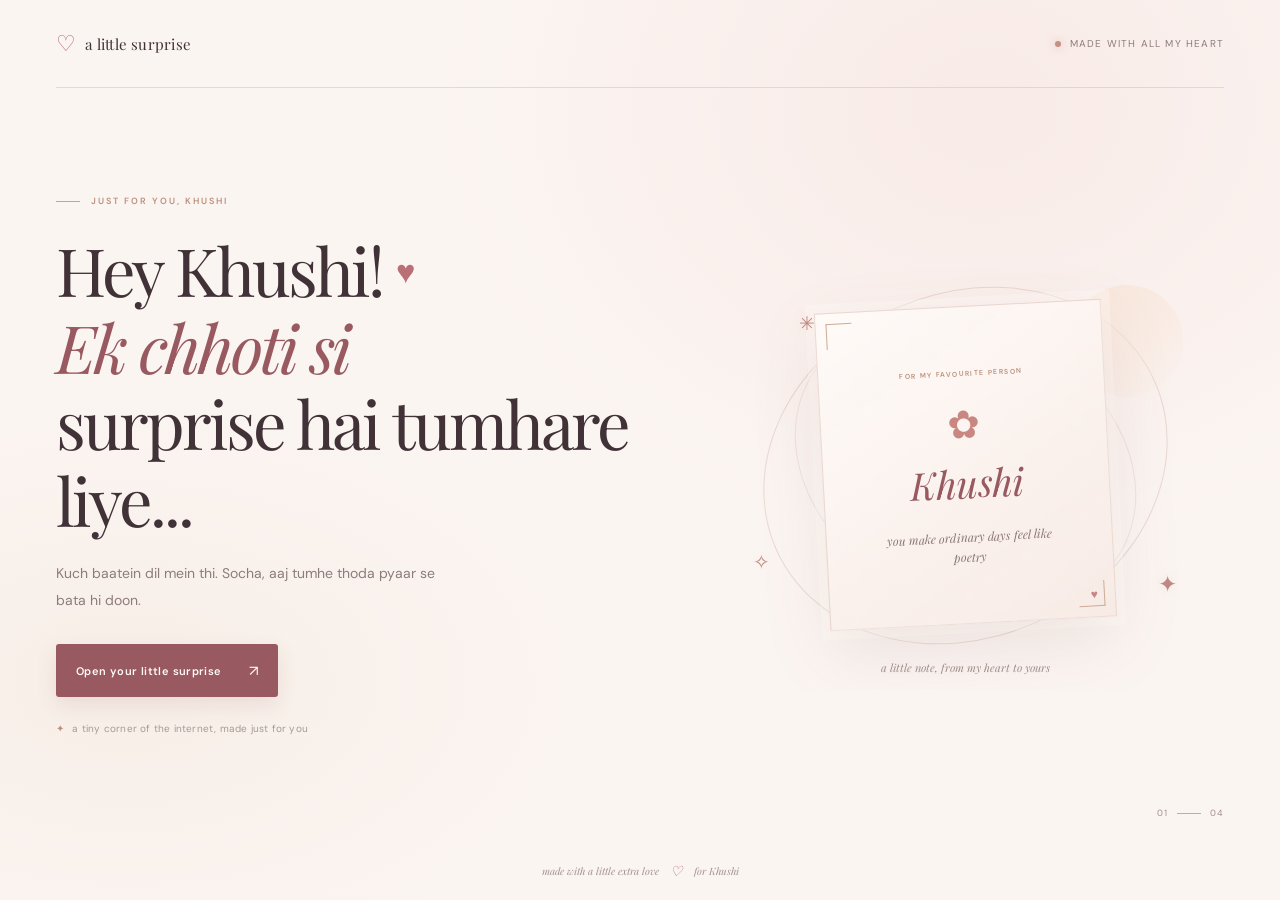
==== commit e7e2ef97: "feat: add photo upload feature and enhance visual elements for Khushi's surprise" ====
--- a/index.html
+++ b/index.html
@@ -79,15 +79,17 @@
             <div class="photo-frame">
               <img
                 class="photo-frame__image"
-                src="assets/portrait-placeholder.svg"
-                alt="A soft illustrated placeholder for a favourite photo of Khushi"
+                src="assets/khushi-photo.jpg"
+                alt="Khushi in a soft pink top"
               />
-              <div class="photo-frame__label"><span aria-hidden="true">♡</span> one of my favourite people</div>
+              <span class="photo-frame__heart photo-frame__heart--one" aria-hidden="true">♡</span>
+              <span class="photo-frame__heart photo-frame__heart--two" aria-hidden="true">♥</span>
+              <div class="photo-frame__label">Ek khoobsurat si wajah meri smile ki... ♡</div>
             </div>
             <div class="photo-note">
               <span class="photo-note__number">01 / us</span>
-              <p class="photo-note__quote">“Tumhari smile mein kuch toh baat hai — din kitna bhi ordinary ho, thoda better lagne lagta hai.”</p>
-              <p class="photo-note__caption">Replace the illustration with a photo that makes you smile.</p>
+              <p class="photo-note__quote">A little moment I wanted to keep close.</p>
+              <p class="photo-note__caption">A favourite photo, saved in a little frame just for you.</p>
               <label class="button button--outline upload-button" for="photo-upload">
                 <span>Choose a photo</span>
                 <span aria-hidden="true">↗</span>
@@ -112,16 +114,17 @@
             <div class="letter-card__top"><span>WITH LOVE, ALWAYS</span><span aria-hidden="true">♡</span></div>
             <div class="letter-card__body">
               <p class="letter-card__salutation">Dear Khushi,</p>
-              <p>Pata nahi exactly kab, but tum meri life ka woh hissa ban gayi jiske bina din thoda adhoora sa lagta hai. Tumse baat karna, tumhari hasi sunna, aur tumhare saath chhoti-chhoti baatein share karna — honestly, these are some of my favourite things.</p>
-              <p>Tumhari kindness, tumhara way of seeing the world, aur bas tumhara <em>tum hona</em> mujhe har roz thoda aur grateful banaata hai. I don’t want to rush you or put any pressure on your heart. Bas apne dil ki ek sachchi si baat tum tak pahunchaani thi.</p>
-              <p>Jo bhi tum feel karo, tumhari feelings mere liye important hain. Aur tum, Khushi, hamesha mere liye ek bahut special person rahogi.</p>
-              <p class="letter-card__signoff">Lots of love,<br /><span>someone who’s very glad to know you</span> <span class="signoff-heart" aria-hidden="true">♥</span></p>
+              <p>Kabhi-kabhi zindagi mein kuch log bina kisi shor ke aate hain, aur dheere-dheere har din ka ek khoobsurat hissa ban jaate hain. Tum mere liye unhi logon mein se ho.</p>
+              <p>Tumse baat karke ek alag si khushi milti hai. Tumhari chhoti-chhoti baatein, tumhari smile aur tumhara apna andaaz — ye sab mere din ko thoda aur achha bana dete hain.</p>
+              <p>Main tumse bade-bade waade karke impress nahi karna chahta. Main bas itna chahta hoon ki agar hum ek doosre ki life ka hissa banein, toh honesty, respect, understanding aur care ke saath banein.</p>
+              <p>Main tumhe aur achhe se jaana chahta hoon, tumhare saath naye moments banana chahta hoon, aur dekhna chahta hoon ki ye khoobsurat connection humein kahan le jaata hai.</p>
+              <p class="letter-card__signoff">With all my sincerity,<br /><span>Someone who is really glad to know you ♡</span></p>
             </div>
             <span class="letter-card__stamp" aria-hidden="true">♡</span>
           </article>
           <div class="screen-actions">
             <button class="text-button" type="button" data-go="photo"><span aria-hidden="true">←</span> Go back</button>
-            <button class="button button--primary" type="button" data-go="proposal"><span>One last thing...</span><span class="button__arrow" aria-hidden="true">↗</span></button>
+            <button class="button button--primary" type="button" data-go="proposal"><span>Next</span><span class="button__arrow" aria-hidden="true">↗</span></button>
           </div>
           <span class="screen-index">03 <span></span> 04</span>
         </section>
--- a/style.css
+++ b/style.css
@@ -19,14 +19,12 @@
 }
 
 html {
-  min-width: 320px;
   min-height: 100%;
   background: var(--paper);
   scroll-behavior: smooth;
 }
 
 body {
-  min-width: 320px;
   min-height: 100vh;
   margin: 0;
   overflow-x: hidden;
@@ -299,6 +297,7 @@
   min-height: 450px;
   align-items: center;
   justify-items: center;
+  overflow: hidden;
   isolation: isolate;
 }
 
@@ -509,10 +508,13 @@
   max-width: 340px;
   aspect-ratio: 0.9;
   margin: 0 auto;
-  padding: 11px 11px 38px;
-  border: 1px solid rgba(185, 143, 129, 0.35);
+  padding: 11px 11px 51px;
+  border: 1px solid rgba(213, 147, 151, 0.65);
   background: #fffaf8;
-  box-shadow: 0 19px 55px rgba(117, 80, 78, 0.1);
+  box-shadow:
+    0 0 0 4px rgba(244, 211, 210, 0.38),
+    0 0 25px rgba(207, 135, 145, 0.24),
+    0 19px 55px rgba(117, 80, 78, 0.12);
   transform: rotate(-2deg);
 }
 
@@ -530,20 +532,39 @@
   bottom: 0;
   left: 0;
   display: flex;
-  height: 38px;
+  min-height: 51px;
+  padding: 7px 12px;
   align-items: center;
   justify-content: center;
-  gap: 6px;
   color: #897476;
   font-family: var(--serif);
   font-size: 12px;
   font-style: italic;
-}
-
-.photo-frame__label span {
-  color: var(--rose);
-  font-family: var(--sans);
-  font-size: 15px;
+  line-height: 1.5;
+  text-align: center;
+}
+
+.photo-frame__heart {
+  position: absolute;
+  z-index: 1;
+  color: #c77b83;
+  font-size: 18px;
+  pointer-events: none;
+  text-shadow: 0 2px 8px rgba(185, 111, 118, 0.2);
+}
+
+.photo-frame__heart--one {
+  top: 24px;
+  right: -15px;
+  animation: photo-heart-float 3.8s ease-in-out infinite;
+}
+
+.photo-frame__heart--two {
+  bottom: 52px;
+  left: -16px;
+  color: #d3a08d;
+  font-size: 13px;
+  animation: photo-heart-float 4.4s 0.6s ease-in-out infinite;
 }
 
 .photo-note {
@@ -751,6 +772,10 @@
 
 .letter-screen .screen-actions {
   margin-top: 29px;
+}
+
+.letter-screen.screen--active .letter-card {
+  animation: letter-reveal 850ms cubic-bezier(0.2, 0.75, 0.25, 1) both;
 }
 
 .proposal-screen {
@@ -1042,6 +1067,27 @@
   }
 }
 
+@keyframes letter-reveal {
+  from {
+    opacity: 0;
+    transform: translateY(20px) scale(0.985);
+  }
+  to {
+    opacity: 1;
+    transform: translateY(0) scale(1);
+  }
+}
+
+@keyframes photo-heart-float {
+  0%,
+  100% {
+    transform: translateY(0) rotate(-8deg);
+  }
+  50% {
+    transform: translateY(-7px) rotate(8deg);
+  }
+}
+
 @keyframes card-float {
   0%,
   100% {
@@ -1334,6 +1380,13 @@
     width: min(74%, 253px);
   }
 
+  .photo-frame__label {
+    min-height: 46px;
+    padding-right: 8px;
+    padding-left: 8px;
+    font-size: 11px;
+  }
+
   .photo-note {
     width: min(100%, 330px);
     margin: 0 auto;
@@ -1440,6 +1493,22 @@
   .site-footer {
     min-height: 52px;
     font-size: 9px;
+  }
+}
+
+@media (max-width: 360px) {
+  .page-shell {
+    width: calc(100% - 28px);
+  }
+
+  .header-note {
+    gap: 5px;
+    font-size: 7px;
+    letter-spacing: 0.01em;
+  }
+
+  .wordmark {
+    font-size: 12px;
   }
 }
 
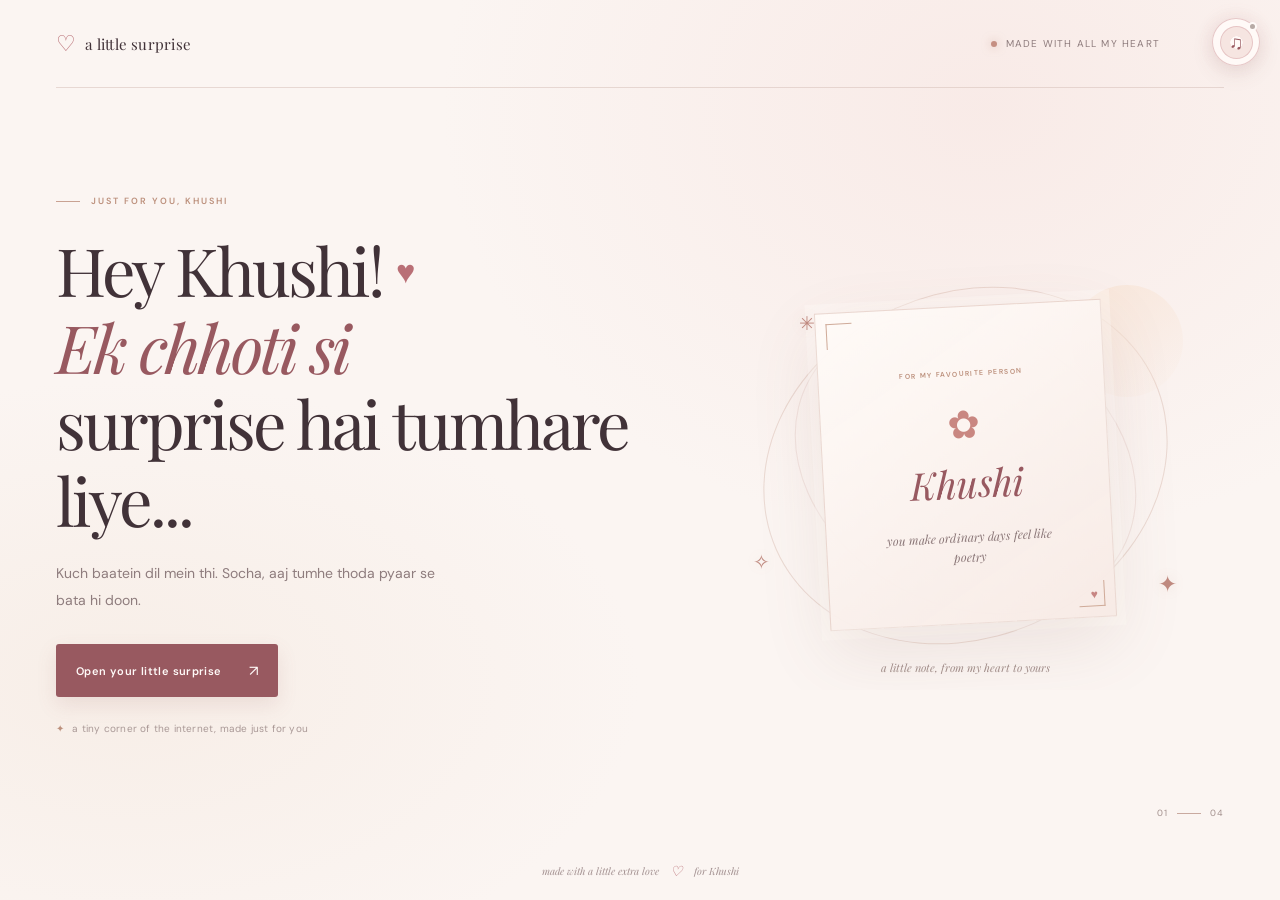
==== commit 85ce95c1: "Refactor code structure for improved readability and maintainability" ====
--- a/index.html
+++ b/index.html
@@ -24,6 +24,23 @@
   <body>
     <div class="ambient ambient--one" aria-hidden="true"></div>
     <div class="ambient ambient--two" aria-hidden="true"></div>
+    <aside class="music-player" id="music-player" aria-label="Background music player">
+      <button
+        class="music-player__button"
+        id="music-toggle"
+        type="button"
+        aria-label="Play our song"
+        aria-pressed="false"
+      >
+        <span class="music-player__disc" aria-hidden="true">
+          <span class="music-player__note">♫</span>
+          <span class="music-player__pause">Ⅱ</span>
+        </span>
+        <span class="music-player__indicator" aria-hidden="true"></span>
+      </button>
+      <p class="music-player__status" id="music-status" role="status" aria-live="polite" hidden></p>
+      <audio id="background-music" src="assets/our-song.mp3" loop preload="none" aria-hidden="true"></audio>
+    </aside>
     <div class="page-shell">
       <header class="site-header">
         <a class="wordmark" href="#welcome" aria-label="A little surprise for Khushi, welcome">
@@ -40,7 +57,7 @@
         <section class="screen screen--active welcome-screen" id="welcome" aria-labelledby="welcome-title">
           <div class="welcome-copy">
             <p class="eyebrow"><span class="eyebrow__line"></span> just for you, Khushi</p>
-            <h1 id="welcome-title">Hey Khushi! <span class="title-heart" aria-hidden="true">♥</span><br /><em>Ek chhoti si</em><br />surprise hai tumhare liye...</h1>
+            <h1 id="welcome-title" tabindex="-1">Hey Khushi! <span class="title-heart" aria-hidden="true">♥</span><br /><em>Ek chhoti si</em><br />surprise hai tumhare liye...</h1>
             <p class="welcome-copy__text">Kuch baatein dil mein thi. Socha, aaj tumhe thoda pyaar se bata hi doon.</p>
             <button class="button button--primary" type="button" data-go="photo">
               <span>Open your little surprise</span>
@@ -71,7 +88,7 @@
         <section class="screen photo-screen" id="photo" aria-labelledby="photo-title" hidden>
           <div class="section-heading">
             <p class="eyebrow"><span class="eyebrow__line"></span> a little memory</p>
-            <h2 id="photo-title">Some people just feel<br /><em>like sunshine.</em></h2>
+            <h2 id="photo-title" tabindex="-1">Some people just feel<br /><em>like sunshine.</em></h2>
             <p class="section-heading__text">And somehow, you make even the simplest moments feel special.</p>
           </div>
 
@@ -108,7 +125,7 @@
         <section class="screen letter-screen" id="letter" aria-labelledby="letter-title" hidden>
           <div class="section-heading section-heading--center">
             <p class="eyebrow"><span class="eyebrow__line"></span> a note from my heart <span class="eyebrow__line"></span></p>
-            <h2 id="letter-title">For you, <em>Khushi.</em></h2>
+            <h2 id="letter-title" tabindex="-1">For you, <em>Khushi.</em></h2>
           </div>
           <article class="letter-card">
             <div class="letter-card__top"><span>WITH LOVE, ALWAYS</span><span aria-hidden="true">♡</span></div>
@@ -130,24 +147,33 @@
         </section>
 
         <section class="screen proposal-screen" id="proposal" aria-labelledby="proposal-title" hidden>
+          <div class="proposal-petals" aria-hidden="true">
+            <span class="proposal-petal proposal-petal--one">♡</span>
+            <span class="proposal-petal proposal-petal--two">✿</span>
+            <span class="proposal-petal proposal-petal--three">♥</span>
+            <span class="proposal-petal proposal-petal--four">✧</span>
+            <span class="proposal-petal proposal-petal--five">♡</span>
+            <span class="proposal-petal proposal-petal--six">✿</span>
+          </div>
           <div class="proposal-decoration proposal-decoration--left" aria-hidden="true">✿</div>
           <div class="proposal-decoration proposal-decoration--right" aria-hidden="true">✧</div>
           <div class="proposal-content" id="proposal-content">
             <p class="eyebrow"><span class="eyebrow__line"></span> one honest question <span class="eyebrow__line"></span></p>
             <span class="proposal-heart" aria-hidden="true">♡</span>
-            <h2 id="proposal-title">Khushi, kya tum meri life ka <em>hamesha wala</em> special person banna chahogi?</h2>
-            <p class="proposal-subtitle">No pressure, no rush. Just a little question from someone who cares about you a lot.</p>
+            <h2 id="proposal-title" tabindex="-1">Khushi, ek baat poochun?</h2>
+            <p class="proposal-question">Khushi, kya tum meri life ka hamesha wala special person banna chahogi? <span aria-hidden="true">❤️</span></p>
+            <p class="proposal-subtitle">Main nahi jaanta future mein kya likha hai, lekin agar tum chaho toh main tumhare saath khoobsurat memories banana chahta hoon. No pressure, just an honest feeling from my heart.</p>
             <div class="proposal-actions">
-              <button class="button button--primary button--yes" type="button" id="yes-button"><span>Haan, bilkul! <span aria-hidden="true">♥</span></span><span class="button__arrow" aria-hidden="true">↗</span></button>
-              <button class="button button--soft" type="button" id="think-button">Mujhe sochne do <span aria-hidden="true">♡</span></button>
+              <button class="button button--primary button--yes" type="button" id="yes-button">Yes, I'd love to ❤️</button>
+              <button class="button button--soft" type="button" id="think-button">Mujhe sochne do</button>
             </div>
             <p class="proposal-footnote">Whatever your answer, I’m glad I got to tell you.</p>
           </div>
           <div class="thought-message" id="thought-message" hidden aria-live="polite">
             <span class="thought-message__heart" aria-hidden="true">♡</span>
             <p class="eyebrow"><span class="eyebrow__line"></span> take all the time you need <span class="eyebrow__line"></span></p>
-            <h2>Of course, <em>Khushi.</em></h2>
-            <p class="thought-message__copy">Dil ki baaton ka jawab dil se hi aana chahiye. Take your time — there’s absolutely no pressure. I’ll be here whenever you’re ready. ♡</p>
+            <h2 id="thought-title" tabindex="-1">Of course, <em>Khushi.</em></h2>
+            <p class="thought-message__copy">Bilkul Khushi, koi jaldi nahi. Tumhara answer aur comfort dono important hain. ❤️</p>
             <button class="text-button thought-message__back" id="back-to-question" type="button"><span aria-hidden="true">←</span> Back to my question</button>
           </div>
           <span class="screen-index">04 <span></span> 04</span>
@@ -159,8 +185,8 @@
             <span class="celebration-sparkle" aria-hidden="true">✦</span>
             <p class="eyebrow"><span class="eyebrow__line"></span> happiest heart right now <span class="eyebrow__line"></span></p>
             <div class="celebration-icon" aria-hidden="true">♥</div>
-            <h2 id="celebration-title">You just made my<br /><em>whole world, Khushi.</em></h2>
-            <p class="celebration-copy">Haan? Sach mein? <span aria-hidden="true">🥹</span><br />I can’t stop smiling. Thank you for making this moment so beautiful.</p>
+            <h2 id="celebration-title" tabindex="-1">Khushi!!! Tumne mera din bana diya! 🥹❤️</h2>
+            <p class="celebration-copy">Thank you for making this moment so beautiful.</p>
             <p class="celebration-signoff">Here’s to all the little moments waiting for us <span aria-hidden="true">♡</span></p>
             <button class="button button--outline celebration-replay" type="button" id="replay-button"><span>Read it all again</span><span aria-hidden="true">↺</span></button>
           </div>
--- a/style.css
+++ b/style.css
@@ -20,6 +20,7 @@
 
 html {
   min-height: 100%;
+  overflow-x: clip;
   background: var(--paper);
   scroll-behavior: smooth;
 }
@@ -130,10 +131,110 @@
   display: flex;
   align-items: center;
   gap: 9px;
+  padding-right: 64px;
   color: var(--muted);
   font-size: 10px;
   letter-spacing: 0.12em;
   text-transform: uppercase;
+}
+
+.music-player {
+  position: fixed;
+  z-index: 20;
+  top: 18px;
+  right: max(16px, calc((100vw - 1240px) / 2));
+  display: grid;
+  justify-items: end;
+}
+
+.music-player__button {
+  position: relative;
+  display: grid;
+  width: 48px;
+  height: 48px;
+  padding: 0;
+  place-items: center;
+  border: 1px solid rgba(185, 111, 118, 0.36);
+  border-radius: 50%;
+  background: rgba(255, 250, 248, 0.94);
+  box-shadow: 0 7px 22px rgba(117, 80, 78, 0.12), 0 0 18px rgba(207, 135, 145, 0.14);
+  color: var(--rose-dark);
+  cursor: pointer;
+  transition:
+    transform 180ms ease,
+    box-shadow 180ms ease,
+    background-color 180ms ease;
+}
+
+.music-player__button:hover:not(:disabled) {
+  background: #fff;
+  box-shadow: 0 9px 26px rgba(117, 80, 78, 0.17), 0 0 22px rgba(207, 135, 145, 0.24);
+}
+
+.music-player__button:disabled {
+  cursor: not-allowed;
+  opacity: 0.72;
+}
+
+.music-player__disc {
+  display: grid;
+  width: 33px;
+  height: 33px;
+  place-items: center;
+  border: 1px solid rgba(185, 111, 118, 0.28);
+  border-radius: 50%;
+  background: radial-gradient(circle, #fffaf8 0 27%, #f6e5e1 29% 100%);
+  font-size: 19px;
+  line-height: 1;
+}
+
+.music-player__pause {
+  display: none;
+  font-family: var(--sans);
+  font-size: 15px;
+  font-weight: 700;
+}
+
+.music-player.is-playing .music-player__note {
+  display: none;
+}
+
+.music-player.is-playing .music-player__pause {
+  display: block;
+}
+
+.music-player.is-playing .music-player__disc {
+  animation: music-spin 4s linear infinite;
+}
+
+.music-player__indicator {
+  position: absolute;
+  top: 3px;
+  right: 2px;
+  width: 9px;
+  height: 9px;
+  border: 2px solid var(--paper-light);
+  border-radius: 50%;
+  background: #b7aaa5;
+}
+
+.music-player.is-playing .music-player__indicator {
+  background: #6f9c78;
+  box-shadow: 0 0 9px rgba(111, 156, 120, 0.62);
+  animation: music-pulse 1.5s ease-in-out infinite;
+}
+
+.music-player__status {
+  max-width: min(280px, calc(100vw - 32px));
+  margin: 9px 0 0;
+  padding: 9px 12px;
+  border: 1px solid rgba(204, 172, 159, 0.55);
+  border-radius: 8px;
+  background: rgba(255, 250, 248, 0.97);
+  box-shadow: 0 7px 22px rgba(117, 80, 78, 0.12);
+  color: #71585b;
+  font-size: 10px;
+  line-height: 1.6;
 }
 
 .header-note__dot {
@@ -254,7 +355,7 @@
 }
 
 .button:hover {
-  transform: translateY(-2px);
+  box-shadow: 0 7px 19px rgba(117, 80, 78, 0.1);
 }
 
 .button--primary {
@@ -784,6 +885,9 @@
   align-items: center;
   justify-items: center;
   overflow: hidden;
+  background:
+    radial-gradient(ellipse at 50% 44%, rgba(255, 242, 240, 0.88), transparent 56%),
+    linear-gradient(145deg, rgba(247, 225, 222, 0.46), rgba(255, 249, 246, 0.35) 48%, rgba(239, 216, 212, 0.48));
   text-align: center;
 }
 
@@ -806,12 +910,26 @@
 }
 
 .proposal-heart {
+  position: relative;
   display: block;
-  margin: 0 auto 14px;
-  color: #c98183;
-  font-size: 38px;
+  width: 76px;
+  height: 76px;
+  margin: 0 auto 18px;
+  color: #c36f7b;
+  font-size: 62px;
   line-height: 1;
   animation: heartbeat 2.2s ease-in-out infinite;
+  filter: drop-shadow(0 0 15px rgba(202, 117, 132, 0.38));
+}
+
+.proposal-heart::before {
+  position: absolute;
+  z-index: -1;
+  inset: 5px;
+  border-radius: 50%;
+  background: rgba(238, 190, 188, 0.24);
+  content: "";
+  filter: blur(14px);
 }
 
 .proposal-content h2 {
@@ -820,12 +938,25 @@
   font-size: clamp(36px, 5vw, 62px);
 }
 
+.proposal-question {
+  max-width: 600px;
+  margin: 17px auto 0;
+  color: #694d53;
+  font-family: var(--serif);
+  font-size: clamp(20px, 2.5vw, 29px);
+  line-height: 1.55;
+}
+
+.proposal-question span {
+  white-space: nowrap;
+}
+
 .proposal-subtitle {
-  max-width: 425px;
-  margin: 17px auto 27px;
+  max-width: 545px;
+  margin: 15px auto 27px;
   color: var(--muted);
-  font-size: 11px;
-  line-height: 1.9;
+  font-size: 12px;
+  line-height: 1.85;
 }
 
 .proposal-actions {
@@ -836,14 +967,14 @@
 }
 
 .button--yes {
-  min-width: 191px;
-}
-
-.button--yes span span {
-  color: #f5d6d1;
+  min-width: 205px;
+  border-color: rgba(255, 255, 255, 0.25);
+  background: linear-gradient(135deg, #a95263, #c27882);
+  box-shadow: 0 9px 24px rgba(152, 74, 91, 0.22);
 }
 
 .button--soft {
+  min-width: 178px;
   padding: 0 17px;
   border-color: #ead8d2;
   background: rgba(255, 250, 248, 0.62);
@@ -867,6 +998,63 @@
   position: absolute;
   color: rgba(185, 111, 118, 0.2);
   pointer-events: none;
+}
+
+.proposal-petals {
+  position: absolute;
+  inset: 0;
+  overflow: hidden;
+  pointer-events: none;
+}
+
+.proposal-petal {
+  position: absolute;
+  top: 105%;
+  color: rgba(190, 112, 124, 0.34);
+  font-size: var(--petal-size, 19px);
+  animation: proposal-petal-rise var(--petal-duration, 12s) var(--petal-delay, 0s) linear infinite;
+}
+
+.proposal-petal--one {
+  left: 9%;
+  --petal-size: 19px;
+  --petal-duration: 15s;
+  --petal-delay: -3s;
+}
+
+.proposal-petal--two {
+  left: 27%;
+  --petal-size: 15px;
+  --petal-duration: 13s;
+  --petal-delay: -9s;
+}
+
+.proposal-petal--three {
+  left: 47%;
+  --petal-size: 17px;
+  --petal-duration: 17s;
+  --petal-delay: -5s;
+}
+
+.proposal-petal--four {
+  left: 67%;
+  --petal-size: 20px;
+  --petal-duration: 14s;
+  --petal-delay: -11s;
+}
+
+.proposal-petal--five {
+  left: 84%;
+  --petal-size: 14px;
+  --petal-duration: 16s;
+  --petal-delay: -7s;
+}
+
+.proposal-petal--six {
+  left: 95%;
+  --petal-size: 18px;
+  --petal-duration: 12s;
+  --petal-delay: -2s;
 }
 
 .proposal-decoration--left {
@@ -908,8 +1096,8 @@
 .thought-message__copy {
   margin: 17px 0 21px;
   color: var(--muted);
-  font-size: 12px;
-  line-height: 1.9;
+  font-size: 14px;
+  line-height: 1.85;
 }
 
 .thought-message__back {
@@ -954,7 +1142,9 @@
 }
 
 .celebration-content h2 {
-  font-size: clamp(38px, 5.1vw, 62px);
+  color: var(--rose-dark);
+  font-size: clamp(36px, 4.7vw, 58px);
+  line-height: 1.3;
 }
 
 .celebration-copy {
@@ -1108,6 +1298,19 @@
   }
 }
 
+@keyframes music-spin {
+  to {
+    transform: rotate(360deg);
+  }
+}
+
+@keyframes music-pulse {
+  50% {
+    box-shadow: 0 0 13px rgba(111, 156, 120, 0.85);
+    transform: scale(1.15);
+  }
+}
+
 @keyframes twinkle {
   0%,
   100% {
@@ -1120,6 +1323,23 @@
   }
 }
 
+@keyframes proposal-petal-rise {
+  0% {
+    opacity: 0;
+    transform: translate3d(0, 0, 0) rotate(-35deg);
+  }
+  12% {
+    opacity: 0.72;
+  }
+  80% {
+    opacity: 0.62;
+  }
+  100% {
+    opacity: 0;
+    transform: translate3d(30px, -125vh, 0) rotate(145deg);
+  }
+}
+
 @keyframes float-up {
   0% {
     opacity: 0;
@@ -1167,6 +1387,17 @@
 
   .site-header {
     min-height: 72px;
+  }
+
+  .header-note {
+    padding-right: 58px;
+    font-size: 8px;
+    letter-spacing: 0.07em;
+  }
+
+  .music-player {
+    top: 12px;
+    right: 12px;
   }
 
   .screen {
@@ -1290,9 +1521,22 @@
   }
 
   .header-note {
-    gap: 6px;
-    font-size: 8px;
-    letter-spacing: 0.07em;
+    display: none;
+  }
+
+  .music-player {
+    top: 70px;
+    right: 12px;
+  }
+
+  .music-player__button {
+    width: 44px;
+    height: 44px;
+  }
+
+  .music-player__disc {
+    width: 30px;
+    height: 30px;
   }
 
   .header-note__dot {
@@ -1455,9 +1699,22 @@
     font-size: clamp(35px, 9.2vw, 48px);
   }
 
+  .proposal-heart {
+    width: 66px;
+    height: 66px;
+    margin-bottom: 14px;
+    font-size: 53px;
+  }
+
+  .proposal-question {
+    margin-top: 13px;
+    font-size: clamp(19px, 5.3vw, 24px);
+  }
+
   .proposal-subtitle {
-    max-width: 340px;
-    font-size: 10px;
+    max-width: 365px;
+    margin-top: 12px;
+    font-size: 11px;
   }
 
   .proposal-actions {
@@ -1479,11 +1736,11 @@
   }
 
   .thought-message__copy {
-    font-size: 11px;
+    font-size: 12px;
   }
 
   .celebration-content h2 {
-    font-size: clamp(36px, 9vw, 48px);
+    font-size: clamp(32px, 8.5vw, 43px);
   }
 
   .celebration-copy {
